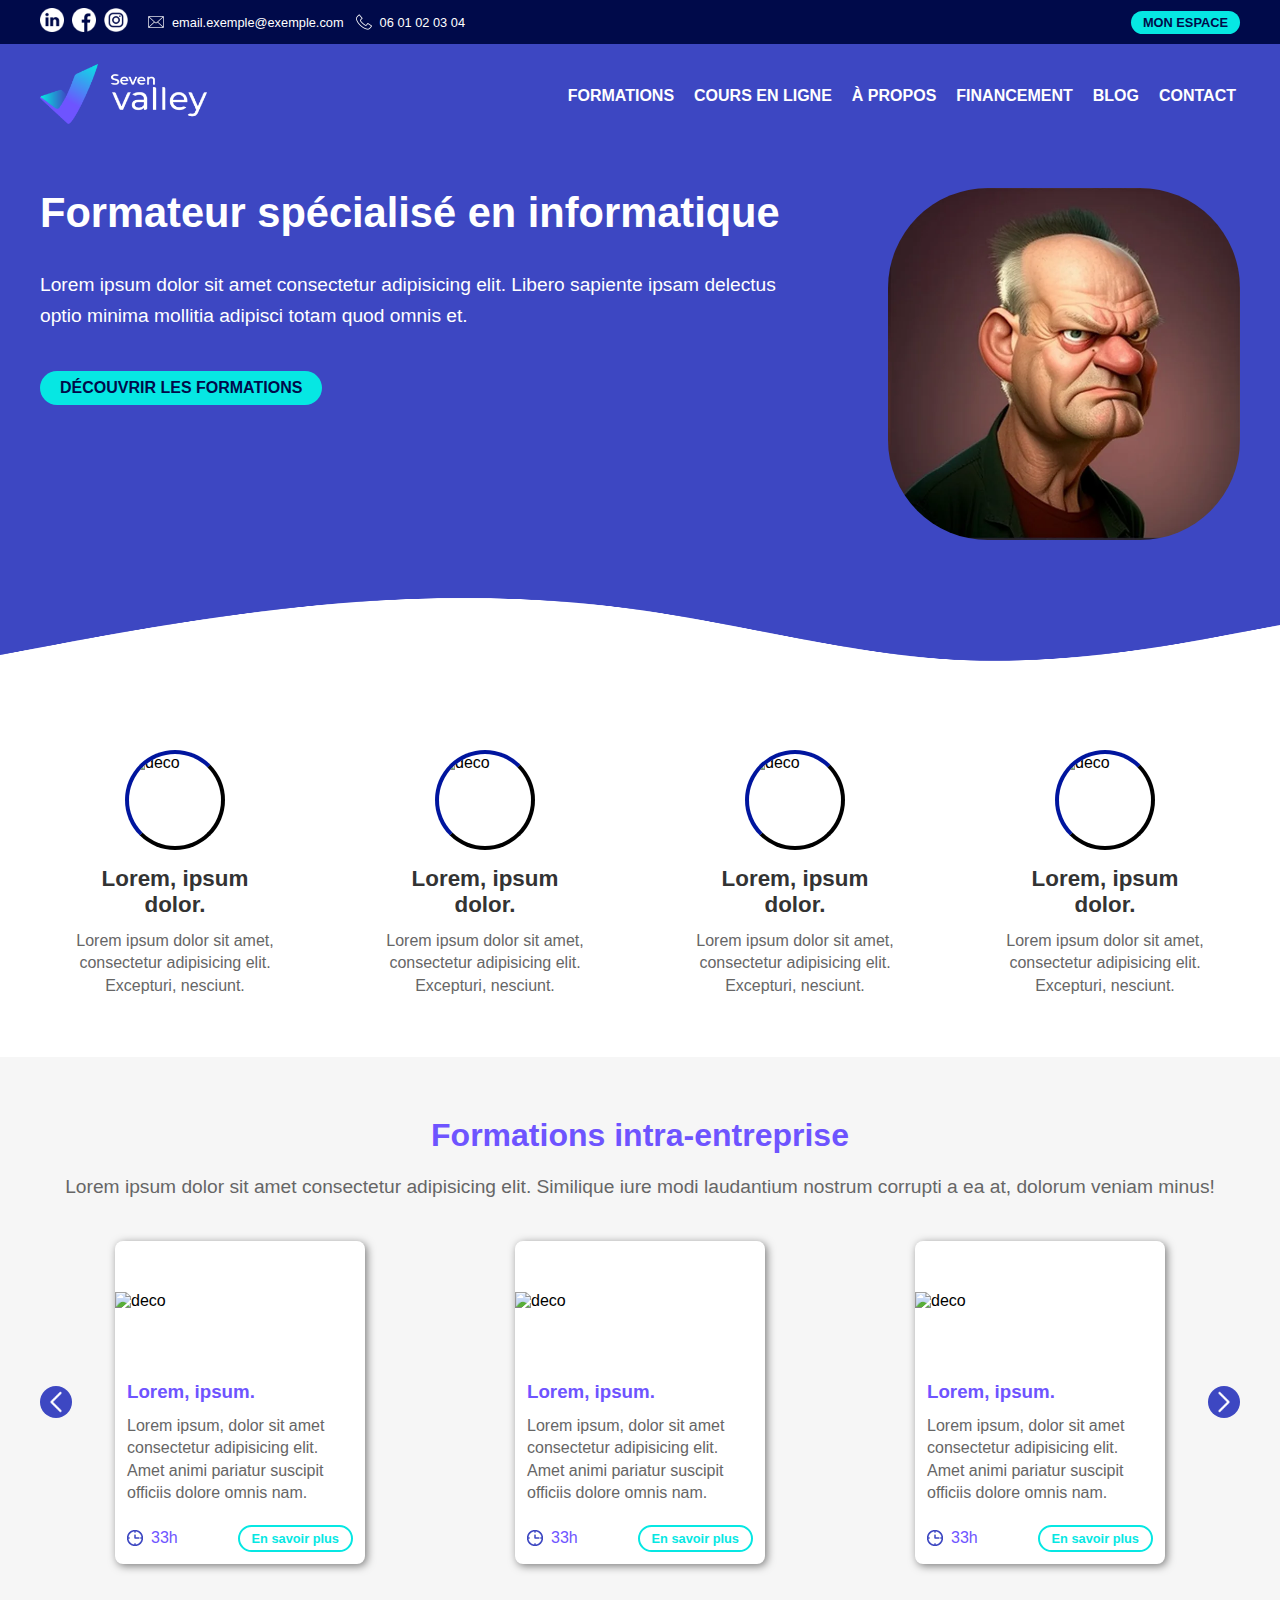
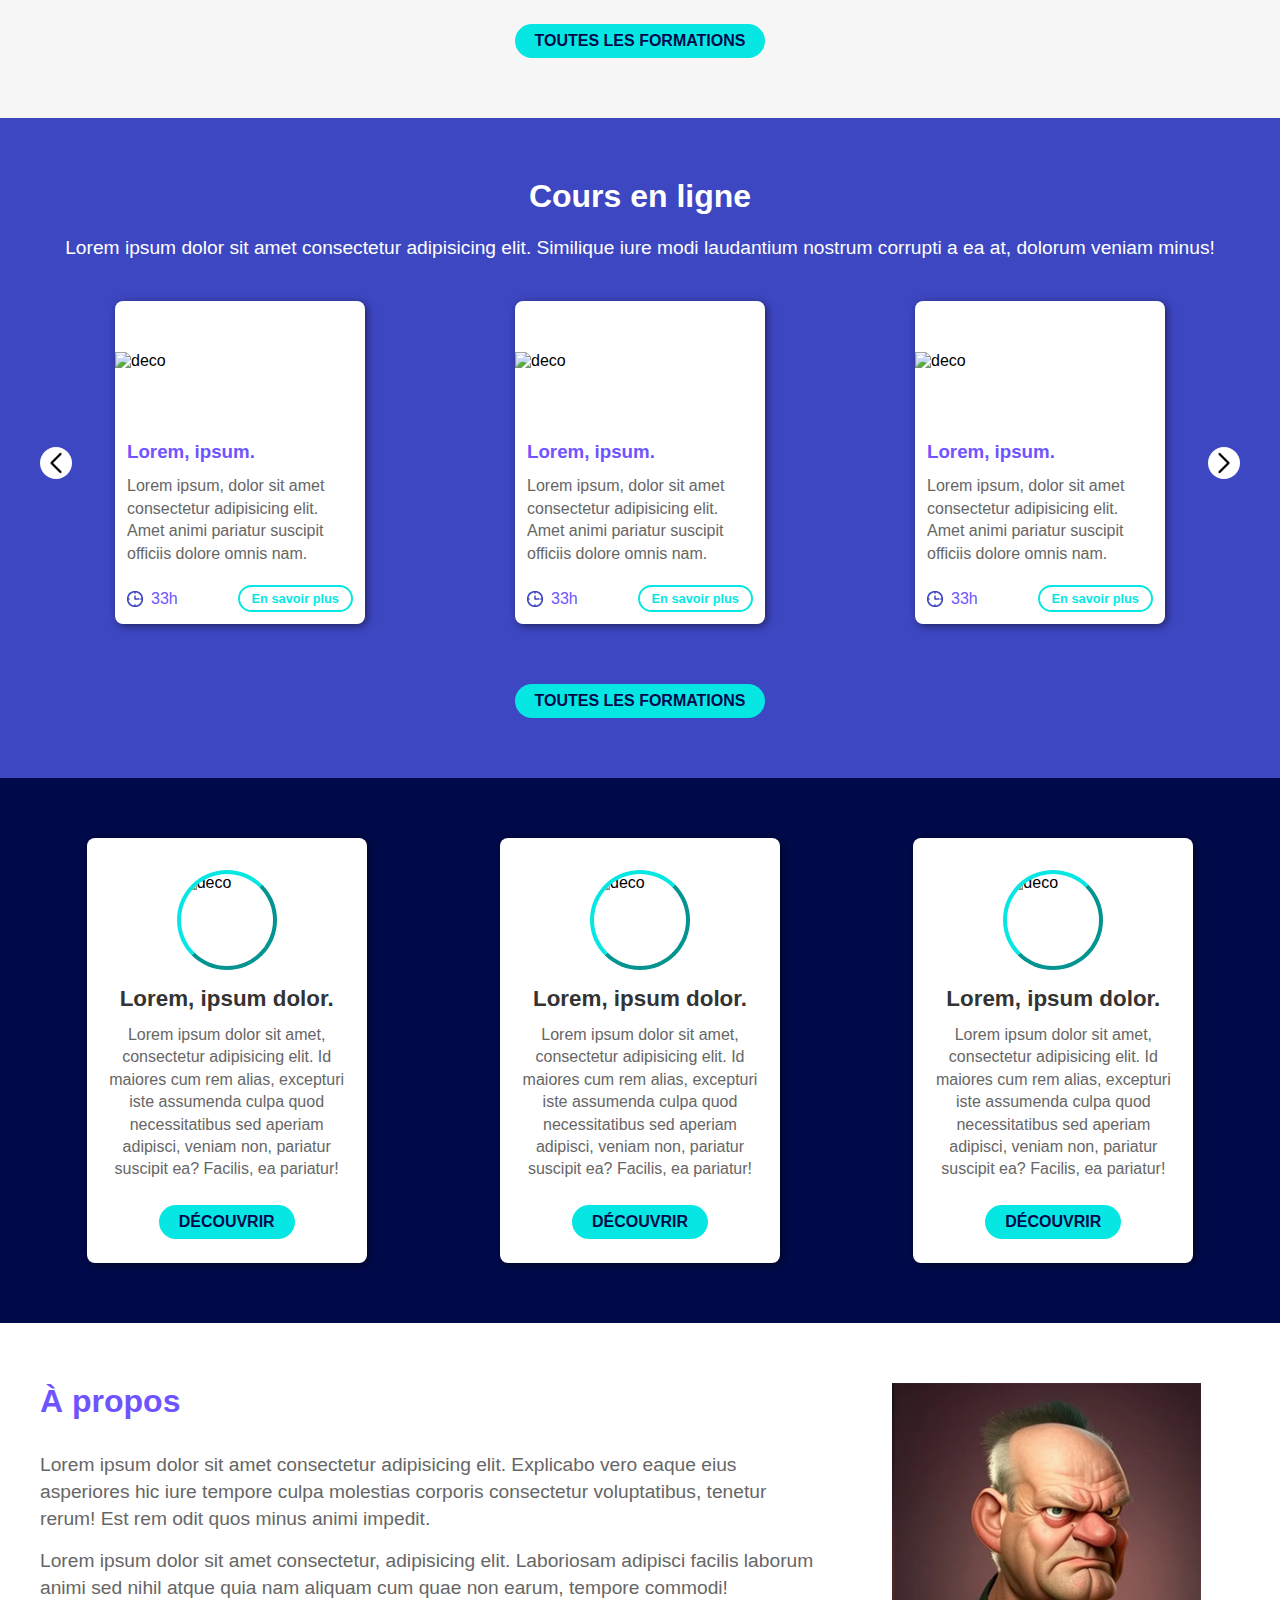
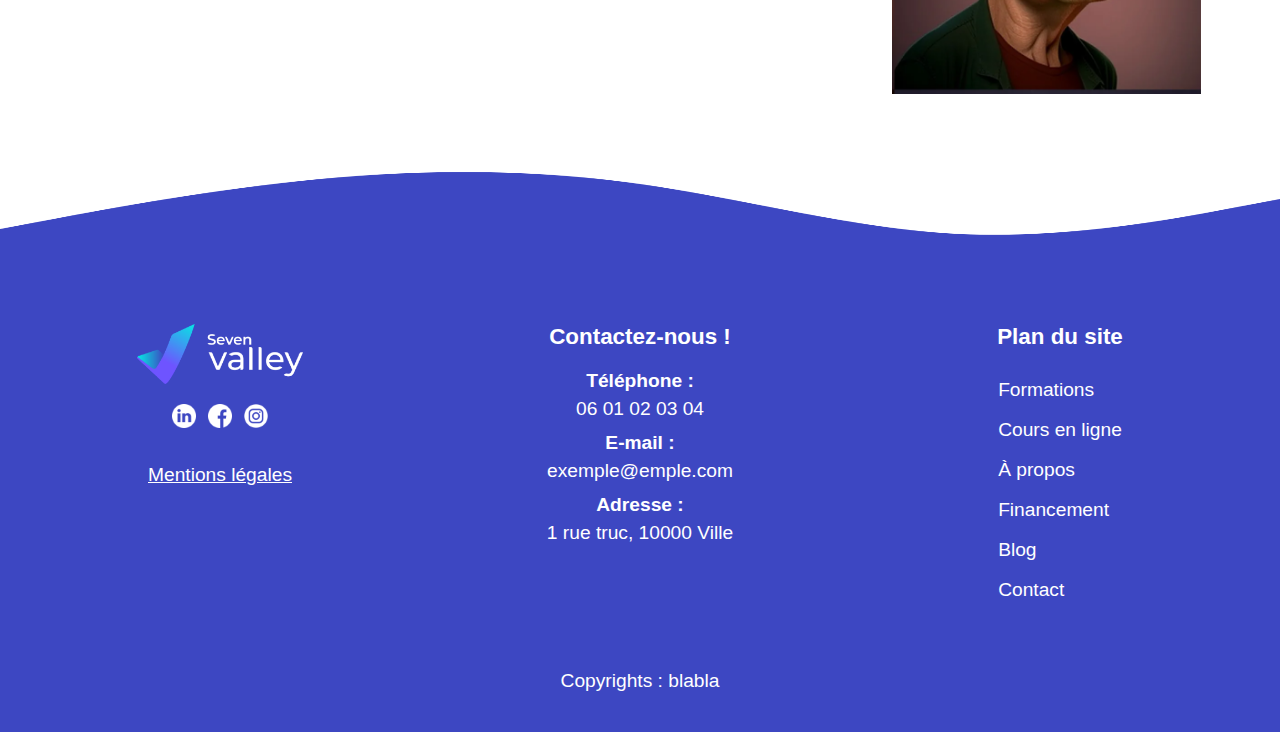
==== index.html @ 6eafa79e "formations page desk & mobile - prob filtre mob" ====
<!DOCTYPE html>
<html lang="fr">
	<head>
		<meta charset="UTF-8" />
		<meta name="viewport" content="width=device-width, initial-scale=1.0" />
		<meta
			name="description"
			content="Lorem ipsum, dolor sit amet consectetur adipisicing elit. Minus, vel." />
		<title>Seven Valley - Accueil</title>

		<link rel="stylesheet" href="./style/scss/index/index.css" />
	</head>
	<body>
		<header>
			<div class="banner--container">
				<section class="banner--wrapper section--wrapper">
					<div class="banner--content">
						<div class="banner--socials">
							<a href="#" class="link icon-size-small">
								<img src="./public/images/linkedin_full_white.png" alt="icon" />
							</a>
							<a href="#" class="link icon-size-small">
								<img src="./public/images/facebook_full_white.png" alt="icon" />
							</a>
							<a href="#" class="link icon-size-small">
								<img
									src="./public/images/instagram_full_white.png"
									alt="icon" />
							</a>
						</div>

						<div class="banner--contacts">
							<a
								href="#"
								class="link icon-size-smaller font-size-smaller font-color-white">
								<img src="./public/images/enveloppe_white.png" alt="icon" />
								email.exemple@exemple.com
							</a>
							<a
								href="#"
								class="link icon-size-smaller font-size-smaller font-color-white">
								<img src="./public/images/mobile_white.png" alt="icon" />
								06 01 02 03 04
							</a>
						</div>
					</div>

					<div class="user--container">
						<button
							id="userButton"
							class="btn-cta btn-size-small btn-theme-secondary">
							MON ESPACE
						</button>
					</div>
				</section>
			</div>

			<div class="header--main--container">
				<div class="menu--container">
					<div class="menu--wrapper section--wrapper">
						<a href="./index.html">
							<img
								src="./public/images/logo.png"
								alt="logo"
								class="menu--logo cursor" />
						</a>

						<div class="link cursor icon-size-large menu--hamburger--container">
							<img
								src="./public/images/menu_white.png"
								alt="icon"
								id="menuMobileButton" />
						</div>

						<nav class="menu--nav--desktop">
							<a href="./index.html" class="menu--link--desktop">FORMATIONS</a>
							<a href="./nos-formation.html" class="menu--link--desktop"
								>COURS EN LIGNE</a
							>
							<a href="#" class="menu--link--desktop">&Agrave; PROPOS</a>
							<a href="#" class="menu--link--desktop">FINANCEMENT</a>
							<a href="#" class="menu--link--desktop">BLOG</a>
							<a href="#" class="menu--link--desktop">CONTACT</a>
						</nav>
					</div>

					<div class="menu--container--mobile" id="menuMobileContainer">
						<div class="menu--wrapper--mobile">
							<div
								class="menu--cross--container--mobile cursor icon-size-medium">
								<img
									src="./public/images/croix.png"
									alt="icon"
									id="menuMobileCrossButton" />
							</div>

							<nav class="menu--nav--mobile">
								<a
									href="./index.html"
									class="menu--link--mobile font-size-larger font-color-black font-weight-bold"
									>FORMATIONS</a
								>
								<a
									href="./nos-formation.html"
									class="menu--link--mobile font-size-larger font-color-black font-weight-bold"
									>COURS EN LIGNE</a
								>
								<a
									href="#"
									class="menu--link--mobile font-size-larger font-color-black font-weight-bold"
									>&Agrave; PROPOS</a
								>
								<a
									href="#"
									class="menu--link--mobile font-size-larger font-color-black font-weight-bold"
									>CONTACT</a
								>
								<a
									href="#"
									class="menu--link--mobile font-size-larger font-color-black font-weight-bold"
									>MON ESPACE</a
								>
							</nav>
						</div>
					</div>

					<div class="hero--container">
						<div class="hero--wrapper section--wrapper">
							<div class="hero--content--container">
								<h1 class="title-size-larger font-color-white">
									Formateur spécialisé en informatique
								</h1>
								<p class="font-size-medium font-color-white">
									Lorem ipsum dolor sit amet consectetur adipisicing elit.
									Libero sapiente ipsam delectus optio minima mollitia adipisci
									totam quod omnis et.
								</p>
								<div class="hero--cta--container">
									<button
										id="heroButton"
										class="btn-cta btn-size-medium btn-theme-secondary">
										D&Eacute;COUVRIR LES FORMATIONS
									</button>
								</div>
							</div>

							<div class="hero--image--container">
								<img src="./public/images/portrait.webp" alt="deco" />
							</div>
						</div>
					</div>
				</div>
			</div>

			<div class="header--bottom">
				<img src="./public/images/wave.png" alt="deco" />
			</div>
		</header>

		<main>
			<section class="avantages--container">
				<div class="avantages--wrapper section--wrapper">
					<div class="avantage--container">
						<div class="avantage--top">
							<img src="https://dummyimage.com/200x200/" alt="deco" />
						</div>
						<div class="avantage--bottom">
							<h2 class="title-size-small font-color-black">
								Lorem, ipsum dolor.
							</h2>
							<p class="font-size-small font-color-grey">
								Lorem ipsum dolor sit amet, consectetur adipisicing elit.
								Excepturi, nesciunt.
							</p>
						</div>
					</div>

					<div class="avantage--container">
						<div class="avantage--top">
							<img src="https://dummyimage.com/200x200/" alt="deco" />
						</div>
						<div class="avantage--bottom">
							<h2 class="title-size-small font-color-black">
								Lorem, ipsum dolor.
							</h2>
							<p class="font-size-small font-color-grey">
								Lorem ipsum dolor sit amet, consectetur adipisicing elit.
								Excepturi, nesciunt.
							</p>
						</div>
					</div>

					<div class="avantage--container">
						<div class="avantage--top">
							<img src="https://dummyimage.com/200x200/" alt="deco" />
						</div>
						<div class="avantage--bottom">
							<h2 class="title-size-small font-color-black">
								Lorem, ipsum dolor.
							</h2>
							<p class="font-size-small font-color-grey">
								Lorem ipsum dolor sit amet, consectetur adipisicing elit.
								Excepturi, nesciunt.
							</p>
						</div>
					</div>

					<div class="avantage--container">
						<div class="avantage--top">
							<img src="https://dummyimage.com/200x200/" alt="deco" />
						</div>
						<div class="avantage--bottom">
							<h2 class="title-size-small font-color-black">
								Lorem, ipsum dolor.
							</h2>
							<p class="font-size-small font-color-grey">
								Lorem ipsum dolor sit amet, consectetur adipisicing elit.
								Excepturi, nesciunt.
							</p>
						</div>
					</div>
				</div>
			</section>

			<section class="formationsIntra--container">
				<div class="formationsIntra--wrapper section--wrapper">
					<h2 class="title-size-large font-color-main">
						Formations intra-entreprise
					</h2>
					<p class="font-size-medium font-color-grey">
						Lorem ipsum dolor sit amet consectetur adipisicing elit. Similique
						iure modi laudantium nostrum corrupti a ea at, dolorum veniam minus!
					</p>

					<div class="carrousel--container">
						<div class="carrousel--buttons">
							<button class="carrousel--button btn-theme-main icon-size-small">
								<img src="./public/images/chevron_white.png" alt="icon" />
							</button>
							<button class="carrousel--button btn-theme-main icon-size-small">
								<img src="./public/images/chevron_white.png" alt="icon" />
							</button>
						</div>

						<div class="carrousel--screen">
							<div class="carroussel--cards">
								<div class="formationCard--container">
									<div class="formationCard--top">
										<img src="https://dummyimage.com/200x200/" alt="deco" />
									</div>

									<div class="formationCard--bottom">
										<h3 class="title-size-smaller font-color-main">
											Lorem, ipsum.
										</h3>
										<p class="font-size-small font-color-grey">
											Lorem ipsum, dolor sit amet consectetur adipisicing elit.
											Amet animi pariatur suscipit officiis dolore omnis nam.
										</p>

										<div class="formationCard--footer">
											<div class="formationCard--duration icon-size-smaller">
												<img
													src="./public/images/lhorloge_main.png"
													alt="icon" />
												<p class="fonst-size-smaller font-color-main">33h</p>
											</div>

											<div class="formationCard--cta">
												<button
													class="btn-cta btn-size-small btn-theme-transparent">
													En savoir plus
												</button>
											</div>
										</div>
									</div>
								</div>

								<div class="formationCard--container">
									<div class="formationCard--top">
										<img src="https://dummyimage.com/200x200/" alt="deco" />
									</div>

									<div class="formationCard--bottom">
										<h3 class="title-size-smaller font-color-main">
											Lorem, ipsum.
										</h3>
										<p class="font-size-small font-color-grey">
											Lorem ipsum, dolor sit amet consectetur adipisicing elit.
											Amet animi pariatur suscipit officiis dolore omnis nam.
										</p>

										<div class="formationCard--footer">
											<div class="formationCard--duration icon-size-smaller">
												<img
													src="./public/images/lhorloge_main.png"
													alt="icon" />
												<p class="fonst-size-smaller font-color-main">33h</p>
											</div>

											<div class="formationCard--cta">
												<button
													class="btn-cta btn-size-small btn-theme-transparent">
													En savoir plus
												</button>
											</div>
										</div>
									</div>
								</div>

								<div class="formationCard--container">
									<div class="formationCard--top">
										<img src="https://dummyimage.com/200x200/" alt="deco" />
									</div>

									<div class="formationCard--bottom">
										<h3 class="title-size-smaller font-color-main">
											Lorem, ipsum.
										</h3>
										<p class="font-size-small font-color-grey">
											Lorem ipsum, dolor sit amet consectetur adipisicing elit.
											Amet animi pariatur suscipit officiis dolore omnis nam.
										</p>

										<div class="formationCard--footer">
											<div class="formationCard--duration icon-size-smaller">
												<img
													src="./public/images/lhorloge_main.png"
													alt="icon" />
												<p class="fonst-size-smaller font-color-main">33h</p>
											</div>

											<div class="formationCard--cta">
												<button
													class="btn-cta btn-size-small btn-theme-transparent">
													En savoir plus
												</button>
											</div>
										</div>
									</div>
								</div>

								<div class="formationCard--container">
									<div class="formationCard--top">
										<img src="https://dummyimage.com/200x200/" alt="deco" />
									</div>

									<div class="formationCard--bottom">
										<h3 class="title-size-smaller font-color-main">
											Lorem, ipsum.
										</h3>
										<p class="font-size-small font-color-grey">
											Lorem ipsum, dolor sit amet consectetur adipisicing elit.
											Amet animi pariatur suscipit officiis dolore omnis nam.
										</p>

										<div class="formationCard--footer">
											<div class="formationCard--duration icon-size-smaller">
												<img
													src="./public/images/lhorloge_main.png"
													alt="icon" />
												<p class="fonst-size-smaller font-color-main">33h</p>
											</div>

											<div class="formationCard--cta">
												<button
													class="btn-cta btn-size-small btn-theme-transparent">
													En savoir plus
												</button>
											</div>
										</div>
									</div>
								</div>

								<div class="formationCard--container">
									<div class="formationCard--top">
										<img src="https://dummyimage.com/200x200/" alt="deco" />
									</div>

									<div class="formationCard--bottom">
										<h3 class="title-size-smaller font-color-main">
											Lorem, ipsum.
										</h3>
										<p class="font-size-small font-color-grey">
											Lorem ipsum, dolor sit amet consectetur adipisicing elit.
											Amet animi pariatur suscipit officiis dolore omnis nam.
										</p>

										<div class="formationCard--footer">
											<div class="formationCard--duration icon-size-smaller">
												<img
													src="./public/images/lhorloge_main.png"
													alt="icon" />
												<p class="fonst-size-smaller font-color-main">33h</p>
											</div>

											<div class="formationCard--cta">
												<button
													class="btn-cta btn-size-small btn-theme-transparent">
													En savoir plus
												</button>
											</div>
										</div>
									</div>
								</div>
							</div>
						</div>
					</div>

					<div class="formationsIntra--cta--container">
						<button class="btn-cta btn-size-medium btn-theme-secondary">
							TOUTES LES FORMATIONS
						</button>
					</div>
				</div>
			</section>

			<section class="coursEnLigne--container">
				<div class="coursEnLigne--wrapper section--wrapper">
					<h2 class="title-size-large font-color-white">Cours en ligne</h2>
					<p class="font-size-medium font-color-white">
						Lorem ipsum dolor sit amet consectetur adipisicing elit. Similique
						iure modi laudantium nostrum corrupti a ea at, dolorum veniam minus!
					</p>

					<div class="carrousel--container">
						<div class="carrousel--buttons">
							<button class="carrousel--button btn-theme-white icon-size-small">
								<img src="./public/images/chevron.png" alt="icon" />
							</button>
							<button class="carrousel--button btn-theme-white icon-size-small">
								<img src="./public/images/chevron.png" alt="icon" />
							</button>
						</div>

						<div class="carrousel--screen">
							<div class="carroussel--cards">
								<div class="formationCard--container">
									<div class="formationCard--top">
										<img src="https://dummyimage.com/200x200/" alt="deco" />
									</div>

									<div class="formationCard--bottom">
										<h3 class="title-size-smaller font-color-main">
											Lorem, ipsum.
										</h3>
										<p class="font-size-small font-color-grey">
											Lorem ipsum, dolor sit amet consectetur adipisicing elit.
											Amet animi pariatur suscipit officiis dolore omnis nam.
										</p>

										<div class="formationCard--footer">
											<div class="formationCard--duration icon-size-smaller">
												<img
													src="./public/images/lhorloge_main.png"
													alt="icon" />
												<p class="fonst-size-smaller font-color-main">33h</p>
											</div>

											<div class="formationCard--cta">
												<button
													class="btn-cta btn-size-small btn-theme-transparent">
													En savoir plus
												</button>
											</div>
										</div>
									</div>
								</div>

								<div class="formationCard--container">
									<div class="formationCard--top">
										<img src="https://dummyimage.com/200x200/" alt="deco" />
									</div>

									<div class="formationCard--bottom">
										<h3 class="title-size-smaller font-color-main">
											Lorem, ipsum.
										</h3>
										<p class="font-size-small font-color-grey">
											Lorem ipsum, dolor sit amet consectetur adipisicing elit.
											Amet animi pariatur suscipit officiis dolore omnis nam.
										</p>

										<div class="formationCard--footer">
											<div class="formationCard--duration icon-size-smaller">
												<img
													src="./public/images/lhorloge_main.png"
													alt="icon" />
												<p class="fonst-size-smaller font-color-main">33h</p>
											</div>

											<div class="formationCard--cta">
												<button
													class="btn-cta btn-size-small btn-theme-transparent">
													En savoir plus
												</button>
											</div>
										</div>
									</div>
								</div>

								<div class="formationCard--container">
									<div class="formationCard--top">
										<img src="https://dummyimage.com/200x200/" alt="deco" />
									</div>

									<div class="formationCard--bottom">
										<h3 class="title-size-smaller font-color-main">
											Lorem, ipsum.
										</h3>
										<p class="font-size-small font-color-grey">
											Lorem ipsum, dolor sit amet consectetur adipisicing elit.
											Amet animi pariatur suscipit officiis dolore omnis nam.
										</p>

										<div class="formationCard--footer">
											<div class="formationCard--duration icon-size-smaller">
												<img
													src="./public/images/lhorloge_main.png"
													alt="icon" />
												<p class="fonst-size-smaller font-color-main">33h</p>
											</div>

											<div class="formationCard--cta">
												<button
													class="btn-cta btn-size-small btn-theme-transparent">
													En savoir plus
												</button>
											</div>
										</div>
									</div>
								</div>

								<div class="formationCard--container">
									<div class="formationCard--top">
										<img src="https://dummyimage.com/200x200/" alt="deco" />
									</div>

									<div class="formationCard--bottom">
										<h3 class="title-size-smaller font-color-main">
											Lorem, ipsum.
										</h3>
										<p class="font-size-small font-color-grey">
											Lorem ipsum, dolor sit amet consectetur adipisicing elit.
											Amet animi pariatur suscipit officiis dolore omnis nam.
										</p>

										<div class="formationCard--footer">
											<div class="formationCard--duration icon-size-smaller">
												<img
													src="./public/images/lhorloge_main.png"
													alt="icon" />
												<p class="fonst-size-smaller font-color-main">33h</p>
											</div>

											<div class="formationCard--cta">
												<button
													class="btn-cta btn-size-small btn-theme-transparent">
													En savoir plus
												</button>
											</div>
										</div>
									</div>
								</div>

								<div class="formationCard--container">
									<div class="formationCard--top">
										<img src="https://dummyimage.com/200x200/" alt="deco" />
									</div>

									<div class="formationCard--bottom">
										<h3 class="title-size-smaller font-color-main">
											Lorem, ipsum.
										</h3>
										<p class="font-size-small font-color-grey">
											Lorem ipsum, dolor sit amet consectetur adipisicing elit.
											Amet animi pariatur suscipit officiis dolore omnis nam.
										</p>

										<div class="formationCard--footer">
											<div class="formationCard--duration icon-size-smaller">
												<img
													src="./public/images/lhorloge_main.png"
													alt="icon" />
												<p class="fonst-size-smaller font-color-main">33h</p>
											</div>

											<div class="formationCard--cta">
												<button
													class="btn-cta btn-size-small btn-theme-transparent">
													En savoir plus
												</button>
											</div>
										</div>
									</div>
								</div>
							</div>
						</div>
					</div>

					<div class="coursEnLigne--cta--container">
						<button class="btn-cta btn-size-medium btn-theme-secondary">
							TOUTES LES FORMATIONS
						</button>
					</div>
				</div>
			</section>

			<section class="services--container">
				<div class="services--wrapper section--wrapper">
					<div class="serviceCard--container">
						<div class="serviceCard--top">
							<img src="https://dummyimage.com/200x200/" alt="deco" />
						</div>

						<div class="serviceCard--bottom">
							<h2 class="title-size-small font-color-black">
								Lorem, ipsum dolor.
							</h2>
							<p class="font-size-small font-color-grey">
								Lorem ipsum dolor sit amet, consectetur adipisicing elit. Id
								maiores cum rem alias, excepturi iste assumenda culpa quod
								necessitatibus sed aperiam adipisci, veniam non, pariatur
								suscipit ea? Facilis, ea pariatur!
							</p>
						</div>

						<div class="serviceCard--cta--container">
							<button class="btn-cta btn-size-medium btn-theme-secondary">
								D&Eacute;COUVRIR
							</button>
						</div>
					</div>

					<div class="serviceCard--container">
						<div class="serviceCard--top">
							<img src="https://dummyimage.com/200x200/" alt="deco" />
						</div>

						<div class="serviceCard--bottom">
							<h2 class="title-size-small font-color-black">
								Lorem, ipsum dolor.
							</h2>
							<p class="font-size-small font-color-grey">
								Lorem ipsum dolor sit amet, consectetur adipisicing elit. Id
								maiores cum rem alias, excepturi iste assumenda culpa quod
								necessitatibus sed aperiam adipisci, veniam non, pariatur
								suscipit ea? Facilis, ea pariatur!
							</p>
						</div>

						<div class="serviceCard--cta--container">
							<button class="btn-cta btn-size-medium btn-theme-secondary">
								D&Eacute;COUVRIR
							</button>
						</div>
					</div>

					<div class="serviceCard--container">
						<div class="serviceCard--top">
							<img src="https://dummyimage.com/200x200/" alt="deco" />
						</div>

						<div class="serviceCard--bottom">
							<h2 class="title-size-small font-color-black">
								Lorem, ipsum dolor.
							</h2>
							<p class="font-size-small font-color-grey">
								Lorem ipsum dolor sit amet, consectetur adipisicing elit. Id
								maiores cum rem alias, excepturi iste assumenda culpa quod
								necessitatibus sed aperiam adipisci, veniam non, pariatur
								suscipit ea? Facilis, ea pariatur!
							</p>
						</div>

						<div class="serviceCard--cta--container">
							<button class="btn-cta btn-size-medium btn-theme-secondary">
								D&Eacute;COUVRIR
							</button>
						</div>
					</div>
				</div>
			</section>

			<section class="about--container">
				<div class="about--wrapper section--wrapper">
					<div class="about--content">
						<h2 class="title-size-large font-color-main">&Agrave; propos</h2>
						<p class="font-size-medium font-color-grey">
							Lorem ipsum dolor sit amet consectetur adipisicing elit. Explicabo
							vero eaque eius asperiores hic iure tempore culpa molestias
							corporis consectetur voluptatibus, tenetur rerum! Est rem odit
							quos minus animi impedit.
						</p>
						<p class="font-size-medium font-color-grey">
							Lorem ipsum dolor sit amet consectetur, adipisicing elit.
							Laboriosam adipisci facilis laborum animi sed nihil atque quia nam
							aliquam cum quae non earum, tempore commodi!
						</p>
					</div>

					<div class="about--image">
						<img src="./public/images/portrait.webp" alt="deco" />
					</div>
				</div>
			</section>
		</main>

		<div class="footer--top">
			<img src="./public/images/wave (1).png" alt="deco" />
		</div>

		<footer class="footer--container">
			<div class="footer--wrapper section--wrapper">
				<div class="footer--left">
					<img src="./public/images/logo.png" alt="logo" />

					<div class="footer--socials">
						<a href="#" class="link icon-size-medium">
							<img src="./public/images/linkedin_full_white.png" alt="icon" />
						</a>
						<a href="#" class="link icon-size-medium">
							<img src="./public/images/facebook_full_white.png" alt="icon" />
						</a>
						<a href="#" class="link icon-size-medium">
							<img src="./public/images/instagram_full_white.png" alt="icon" />
						</a>
					</div>

					<a
						href="#"
						class="footer--mentionsLegales font-size-medium font-color-white"
						>Mentions légales</a
					>
				</div>
				<div class="footer--mid">
					<h3 class="title-size-small font-color-white">Contactez-nous !</h3>

					<div class="footer--mid--section">
						<p class="font-size-medium font-color-white font-weight-bold">
							Téléphone :
						</p>
						<a href="#" class="font-size-medium font-color-white"
							>06 01 02 03 04</a
						>
					</div>

					<div class="footer--mid--section">
						<p class="font-size-medium font-color-white font-weight-bold">
							E-mail :
						</p>
						<a href="#" class="font-size-medium font-color-white"
							>exemple@emple.com</a
						>
					</div>

					<div class="footer--mid--section">
						<p class="font-size-medium font-color-white font-weight-bold">
							Adresse :
						</p>
						<a href="#" class="font-size-medium font-color-white"
							>1 rue truc, 10000 Ville</a
						>
					</div>
				</div>
				<div class="footer--right">
					<h3 class="title-size-small font-color-white">Plan du site</h3>

					<nav class="footer--nav">
						<a href="./index.html" class="footer--link">Formations</a>
						<a href="./nos-formation.html" class="footer--link"
							>Cours en ligne</a
						>
						<a href="#" class="footer--link">&Agrave; propos</a>
						<a href="#" class="footer--link">Financement</a>
						<a href="#" class="footer--link">Blog</a>
						<a href="#" class="footer--link">Contact</a>
					</nav>
				</div>

				<div class="footer--bottom">
					<p class="font-size-medium font-color-white">Copyrights : blabla</p>
				</div>
			</div>
		</footer>
	</body>

	<script type="module" src="./src/main.js"></script>
</html>
---- style/scss/index/index.css ----
:root {
  --text-black: #333;
  --text-grey: #666;
  --text-white: #fff;
  --text-main: #000a4a;
  --text-main-light: #6e54ff;
  --text-secondary: #06e7e3;
  --bg-white: #fff;
  --bg-white-dark: #f6f6f6;
  --bg-main: #000a4a;
  --bg-main-light: #3d47c2;
  --bg-secondary: #06e7e3;
}

* {
  margin: 0;
  padding: 0;
  box-sizing: border-box;
  text-decoration: none;
}

html {
  font-size: 16px;
  font-family: Arial, Helvetica, sans-serif;
}

body {
  width: 100vw;
  max-width: 100%;
  min-height: 100vh;
}

.banner--container {
  width: 100%;
  background: var(--bg-main);
}

.banner--wrapper {
  padding-top: 6px;
  padding-bottom: 6px;
  display: flex;
  align-items: center;
  justify-content: space-between;
}

.banner--content {
  width: 100%;
  display: flex;
  align-items: center;
  justify-content: space-between;
}

.banner--socials {
  display: flex;
  align-items: center;
  gap: 8px;
}

.banner--contacts {
  display: flex;
  align-items: center;
  gap: 12px;
}
.banner--contacts .link {
  display: flex;
  align-items: center;
  gap: 8px;
}

.user--container {
  display: none;
}

@media (min-width: 769px) {
  .banner--wrapper {
    padding-top: 8px;
    padding-bottom: 8px;
  }
  .banner--content {
    justify-content: flex-start;
    gap: 20px;
  }
  .user--container {
    display: block;
  }
}
.menu--wrapper {
  padding-top: 12px;
  padding-bottom: 12px;
  display: flex;
  align-items: center;
  justify-content: space-between;
}

.menu--nav--desktop {
  display: none;
}

.menu--logo {
  height: 40px;
  width: auto;
}

.menu--container--mobile {
  width: 100vw;
  height: 100vh;
  background: #fff;
  box-shadow: 2px 2px 4px rgba(0, 0, 0, 0.5);
  position: fixed;
  top: 0;
  left: -100%;
  transition: all 0.4s ease-in-out;
}
.menu--container--mobile.opened {
  left: 0;
}

.menu--wrapper--mobile {
  padding: 40px 20px;
  display: flex;
  flex-direction: column;
}

.menu--cross--container--mobile {
  display: flex;
  align-items: center;
  justify-content: end;
  margin-bottom: 40px;
}

.menu--nav--mobile {
  display: flex;
  flex-direction: column;
}

.menu--link--mobile {
  height: 60px;
  padding: 0 12px;
  display: flex;
  align-items: center;
}

@media (min-width: 976px) {
  .menu--hamburger--container {
    display: none;
  }
  .menu--container--mobile {
    display: none;
  }
  .menu--wrapper {
    padding-top: 20px;
    padding-bottom: 20px;
  }
  .menu--logo {
    height: 60px;
  }
  .menu--nav--desktop {
    display: flex;
    align-items: center;
    gap: 12px;
  }
  .menu--link--desktop {
    width: -moz-fit-content;
    width: fit-content;
    padding: 4px 4px;
    font-weight: bold;
    color: var(--text-white);
    display: flex;
    align-items: center;
  }
}
.hero--wrapper {
  padding-top: 40px;
  padding-bottom: 40px;
  display: flex;
  flex-wrap: wrap;
}

.hero--content--container h1 {
  margin-bottom: 32px;
  text-align: center;
  line-height: 1.2;
}
.hero--content--container p {
  margin-bottom: 40px;
  text-align: center;
  line-height: 1.6;
}

.hero--cta--container {
  display: flex;
  justify-content: center;
}

.hero--image--container {
  display: none;
}

@media (min-width: 976px) {
  .hero--wrapper {
    flex-wrap: nowrap;
    gap: 100px;
  }
  .hero--content--container {
    flex-grow: 1;
  }
  .hero--content--container h1 {
    text-align: start;
  }
  .hero--content--container p {
    text-align: start;
  }
  .hero--image--container {
    width: clamp(450px, 80%, 550px);
    aspect-ratio: 1/1;
    border-radius: 100px;
    display: flex;
    justify-content: center;
    align-items: flex-start;
    overflow: hidden;
  }
  .hero--image--container img {
    width: 100%;
    height: auto;
    -o-object-fit: cover;
       object-fit: cover;
  }
  .hero--cta--container {
    justify-content: flex-start;
  }
}
.header--main--container {
  background: var(--bg-main-light);
}

.header--bottom {
  width: 100%;
  height: 150px;
}
.header--bottom img {
  height: 150px;
  min-width: 100vw;
  -o-object-fit: fill;
     object-fit: fill;
}

.avantages--wrapper {
  padding-top: 20px;
  padding-bottom: 60px;
  display: grid;
  grid-template-columns: repeat(1, 1fr);
  gap: 40px;
}

.avantage--container {
  width: clamp(100px, 75%, 250px);
  display: flex;
  flex-direction: column;
  align-items: center;
  justify-self: center;
}

.avantage--top {
  width: 100px;
  height: 100px;
  border: 4px outset var(--bg-main);
  border-radius: 100px;
  margin-bottom: 16px;
  overflow: hidden;
}
.avantage--top img {
  height: 100%;
  width: auto;
  -o-object-fit: contain;
     object-fit: contain;
}

.avantage--bottom h2 {
  margin-bottom: 12px;
  text-align: center;
}
.avantage--bottom p {
  text-align: center;
  line-height: 1.4;
}

@media (min-width: 769px) {
  .avantages--wrapper {
    grid-template-columns: repeat(2, 1fr);
  }
}
@media (min-width: 976px) {
  .avantages--wrapper {
    grid-template-columns: repeat(4, 1fr);
  }
}
.formationCard--container {
  width: clamp(100px, 70%, 250px);
  background: var(--bg-white);
  border-radius: 8px;
  box-shadow: 2px 2px 8px rgba(0, 0, 0, 0.5);
  overflow: hidden;
}

.formationCard--top {
  width: 100%;
  height: 120px;
  display: flex;
  align-items: center;
  justify-content: center;
  overflow: hidden;
}
.formationCard--top img {
  width: 100%;
  height: auto;
  -o-object-fit: contain;
     object-fit: contain;
}

.formationCard--bottom {
  padding: 20px 12px 12px;
}
.formationCard--bottom h3 {
  margin-bottom: 12px;
}
.formationCard--bottom > p {
  line-height: 1.4;
  margin-bottom: 20px;
}

.formationCard--footer {
  display: flex;
  align-items: center;
  justify-content: space-between;
}

.formationCard--duration {
  display: flex;
  align-items: center;
  gap: 8px;
}

.formationsIntra--container {
  background: var(--bg-white-dark);
}

.coursEnLigne--container {
  background: var(--bg-main-light);
}

.formationsIntra--wrapper, .coursEnLigne--wrapper {
  padding-top: 60px;
  padding-bottom: 60px;
}
.formationsIntra--wrapper h2, .coursEnLigne--wrapper h2 {
  text-align: center;
  margin-bottom: 20px;
}
.formationsIntra--wrapper > p, .coursEnLigne--wrapper > p {
  text-align: center;
  margin-bottom: 40px;
  line-height: 1.4;
}

.carrousel--container {
  position: relative;
  margin-bottom: 60px;
}

.carrousel--buttons {
  width: 100%;
  display: flex;
  align-items: center;
  justify-content: space-between;
  position: absolute;
  left: 0;
  top: 50%;
  transform: translate(0, -50%);
}

.carrousel--button {
  width: 24px;
  height: 24px;
  border: none;
  border-radius: 100px;
  display: flex;
  align-items: center;
  justify-content: center;
}
.carrousel--button:nth-child(1) {
  transform: rotate(180deg);
}

.carrousel--screen {
  width: 100%;
  position: relative;
}

.carroussel--cards {
  width: 500%;
  display: grid;
  grid-template-columns: repeat(5, 1fr);
}
.carroussel--cards > .formationCard--container {
  justify-self: center;
}

.formationsIntra--cta--container, .coursEnLigne--cta--container {
  display: flex;
  align-items: center;
  justify-content: center;
}

@media (min-width: 679px) {
  .carroussel--cards {
    width: 250%;
  }
}
@media (min-width: 976px) {
  .carrousel--button {
    width: 32px;
    height: 32px;
  }
  .carroussel--cards {
    width: 166.6666666667%;
  }
}
.serviceCard--container {
  width: clamp(150px, 75%, 300px);
  padding: 32px 20px 24px;
  background: var(--bg-white);
  border-radius: 8px;
  box-shadow: 2px 2px 8px rgba(0, 0, 0, 0.5);
  display: flex;
  flex-direction: column;
  align-items: center;
  justify-self: center;
}

.serviceCard--top {
  width: 100px;
  height: 100px;
  border: 4px outset var(--bg-secondary);
  border-radius: 100px;
  margin-bottom: 16px;
  overflow: hidden;
}
.serviceCard--top img {
  height: 100%;
  width: auto;
  -o-object-fit: contain;
     object-fit: contain;
}

.serviceCard--bottom h2 {
  margin-bottom: 12px;
  text-align: center;
}
.serviceCard--bottom p {
  text-align: center;
  line-height: 1.4;
  margin-bottom: 24px;
}

.services--container {
  background: var(--bg-main);
}

.services--wrapper {
  padding-top: 60px;
  padding-bottom: 60px;
  display: grid;
  grid-template-columns: repeat(1, 1fr);
  gap: 40px;
}

@media (min-width: 769px) {
  .services--wrapper {
    grid-template-columns: repeat(2, 1fr);
  }
}
@media (min-width: 976px) {
  .services--wrapper {
    grid-template-columns: repeat(3, 1fr);
  }
}
.about--wrapper {
  padding-top: 60px;
  padding-bottom: 60px;
  display: flex;
  flex-wrap: wrap;
  gap: 40px;
}

.about--content {
  width: 100%;
}
.about--content h2 {
  text-align: center;
  margin-bottom: 20px;
}
.about--content p {
  text-align: center;
  line-height: 1.4;
  margin-bottom: 12px;
}

.about--image {
  width: 100%;
  display: flex;
  align-items: center;
  justify-content: center;
}
.about--image img {
  width: clamp(200px, 80%, 400px);
  height: auto;
  -o-object-fit: contain;
     object-fit: contain;
}

@media (min-width: 976px) {
  .about--wrapper {
    flex-wrap: nowrap;
  }
  .about--content {
    flex-grow: 1;
  }
  .about--content h2 {
    text-align: start;
    margin-bottom: 32px;
  }
  .about--content p {
    text-align: start;
    margin-bottom: 16px;
  }
  .about--image {
    width: clamp(500px, 50%, 600px);
  }
  .about--image img {
    width: 80%;
    height: auto;
    -o-object-fit: contain;
       object-fit: contain;
  }
}
.footer--top {
  width: 100%;
  height: 150px;
}
.footer--top img {
  height: 150px;
  min-width: 100vw;
  -o-object-fit: fill;
     object-fit: fill;
}

.footer--container {
  background: var(--bg-main-light);
}
.footer--container h3 {
  text-align: center;
}

.footer--wrapper {
  padding-top: 20px;
  padding-bottom: 40px;
  display: grid;
  grid-template-columns: repeat(1, 1fr);
  gap: 60px;
}

.footer--left {
  display: flex;
  flex-direction: column;
  align-items: center;
}
.footer--left img {
  height: 60px;
  width: auto;
  margin-bottom: 20px;
}

.footer--socials {
  display: flex;
  align-items: center;
  gap: 12px;
  margin-bottom: 12px;
}

.footer--mentionsLegales {
  text-decoration: underline;
}

.footer--mid h3 {
  margin-bottom: 20px;
}

.footer--mid--section {
  display: flex;
  flex-direction: column;
  gap: 6px;
  margin-bottom: 12px;
  text-align: center;
}

.footer--right h3 {
  margin-bottom: 20px;
}

.footer--nav {
  width: -moz-fit-content;
  width: fit-content;
  display: flex;
  flex-direction: column;
  margin: auto;
}

.footer--link {
  height: 32px;
  width: -moz-fit-content;
  width: fit-content;
  display: flex;
  align-items: center;
  color: var(--text-white);
  font-size: 0.8rem;
}

.footer--bottom {
  display: flex;
  align-items: center;
  justify-content: center;
}

@media (min-width: 976px) {
  .footer--wrapper {
    grid-template-columns: repeat(3, 1fr);
    gap: 60px;
  }
  .footer--link {
    height: 40px;
    font-size: 1.2rem;
  }
  .footer--bottom {
    grid-area: 2/2/3/3;
  }
}
.font-size-smaller {
  font-size: 0.6rem;
}

.font-size-small {
  font-size: 0.8rem;
}

.font-size-medium {
  font-size: 1rem;
}

.font-size-large {
  font-size: 1.2rem;
}

.font-size-larger {
  font-size: 1.4rem;
}

.title-size-small {
  font-size: 1.2rem;
  font-weight: bold;
}

.title-size-medium {
  font-size: 1.6rem;
  font-weight: bold;
}

.title-size-larger {
  font-size: 2rem;
  font-weight: bold;
}

.font-weight-bold {
  font-weight: bold;
}

.font-color-white {
  color: var(--text-white);
}

.font-color-black {
  color: var(--text-black);
}

.font-color-grey {
  color: var(--text-grey);
}

.font-color-main {
  color: var(--text-main-light);
}

@media (min-width: 769px) {
  .font-size-smaller {
    font-size: 0.8rem;
  }
  .font-size-small {
    font-size: 1rem;
  }
  .font-size-medium {
    font-size: 1.2rem;
  }
  .title-size-small {
    font-size: 1.4rem;
  }
  .title-size-large {
    font-size: 2rem;
  }
  .title-size-larger {
    font-size: 2.6rem;
  }
}
.section--wrapper {
  max-width: 1280px;
  padding-left: 20px;
  padding-right: 20px;
  margin: auto;
}

@media (min-width: 769px) {
  .section--wrapper {
    padding-left: 30px;
    padding-right: 30px;
  }
}
@media (min-width: 967px) {
  .section--wrapper {
    padding-left: 40px;
    padding-right: 40px;
  }
}
.btn-cta {
  width: -moz-fit-content;
  width: fit-content;
  border: none;
  border-radius: 100px;
  font-weight: bold;
  white-space: nowrap;
  cursor: pointer;
}

.btn-size-small {
  padding: 4px 12px;
  font-size: 0.8rem;
}

.btn-size-medium {
  padding: 8px 20px;
  font-size: 1rem;
}

.btn-size-large {
  padding: 12px 24px;
  font-size: 1.2rem;
}

.btn-theme-secondary {
  color: var(--text-main);
  background: var(--bg-secondary);
}

.btn-theme-transparent {
  color: var(--text-secondary);
  background: transparent;
  border: 2px solid var(--bg-secondary);
}

.btn-theme-main {
  background: var(--bg-main-light);
}

.btn-theme-white {
  background: var(--bg-white);
}

.icon-size-smaller img {
  height: 12px;
  width: auto;
}

.icon-size-small img {
  height: 16px;
  width: auto;
}

.icon-size-medium img {
  height: 24px;
  width: auto;
}

.icon-size-large img {
  height: 40px;
  width: auto;
}

@media (min-width: 769px) {
  .icon-size-smaller img {
    height: 16px;
  }
  .icon-size-small img {
    height: 24px;
  }
}
.link {
  cursor: pointer;
}

.cursor {
  cursor: pointer;
}/*# sourceMappingURL=index.css.map */
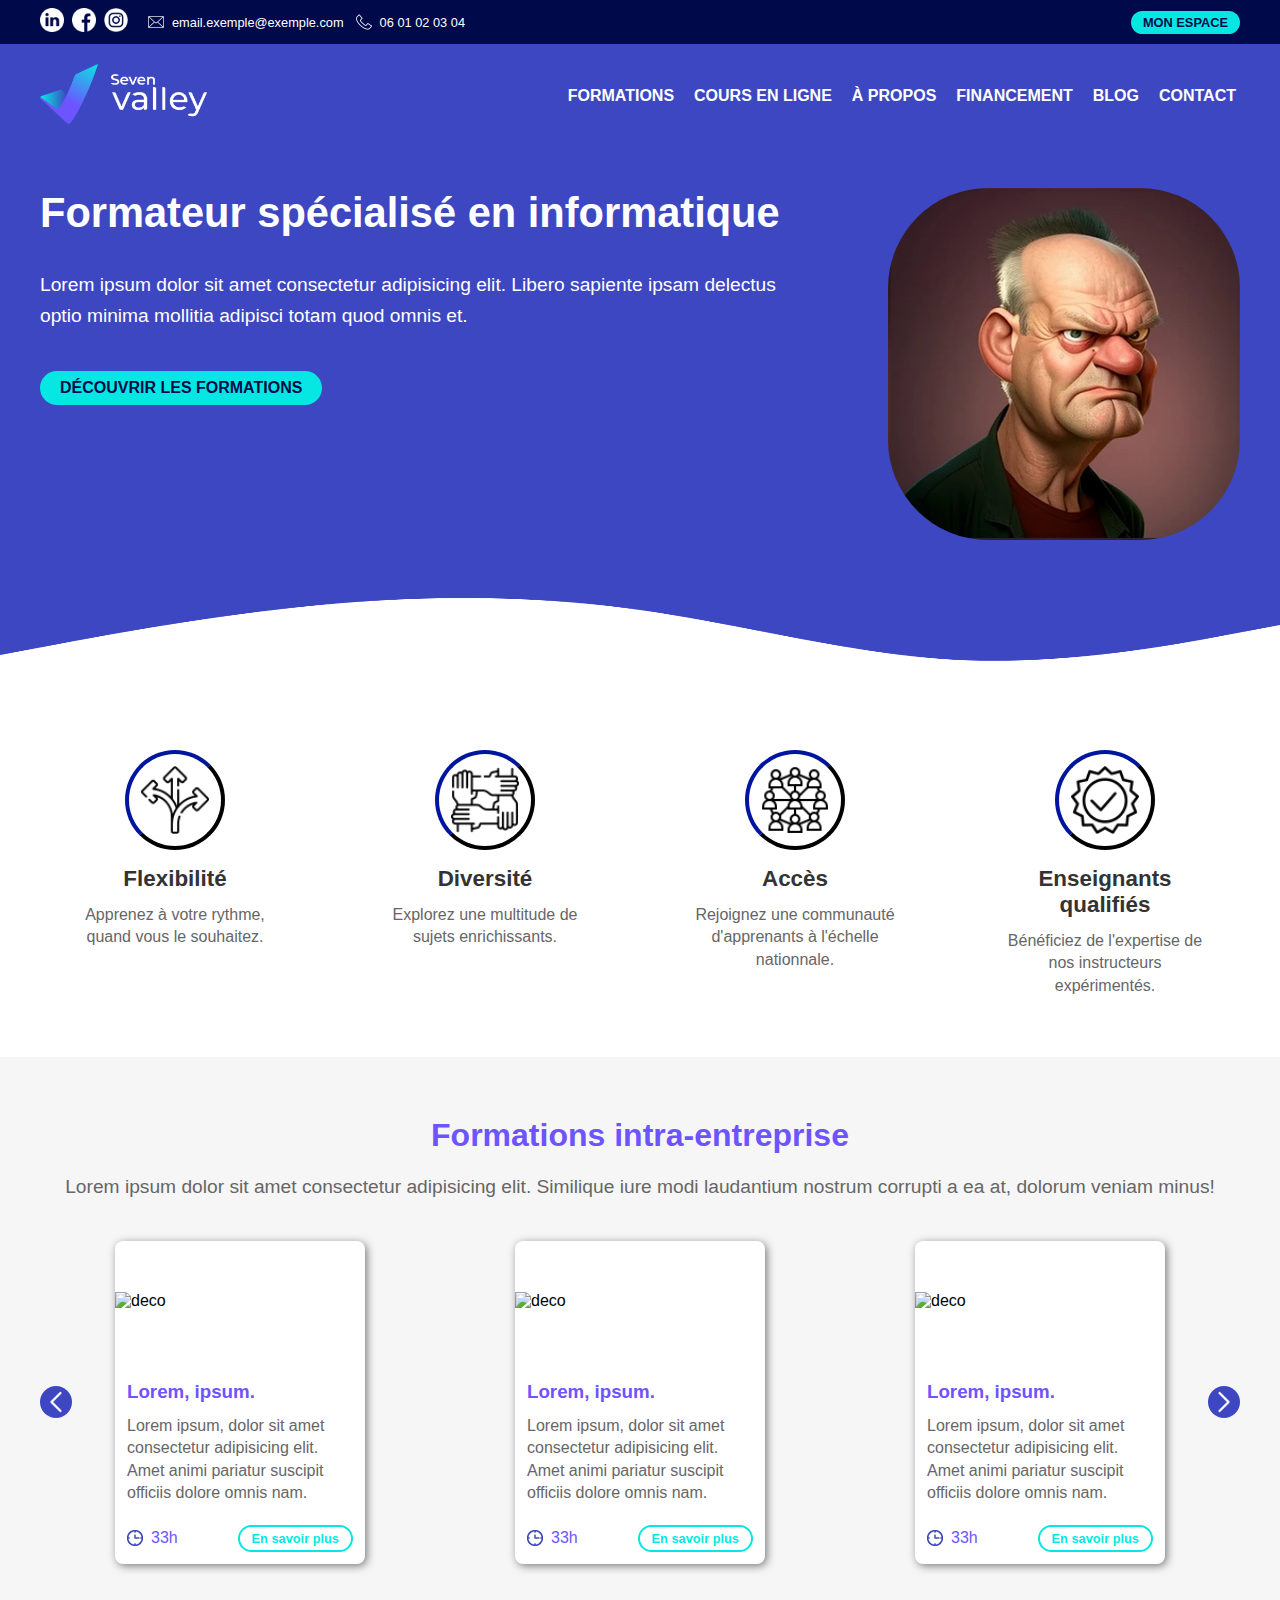
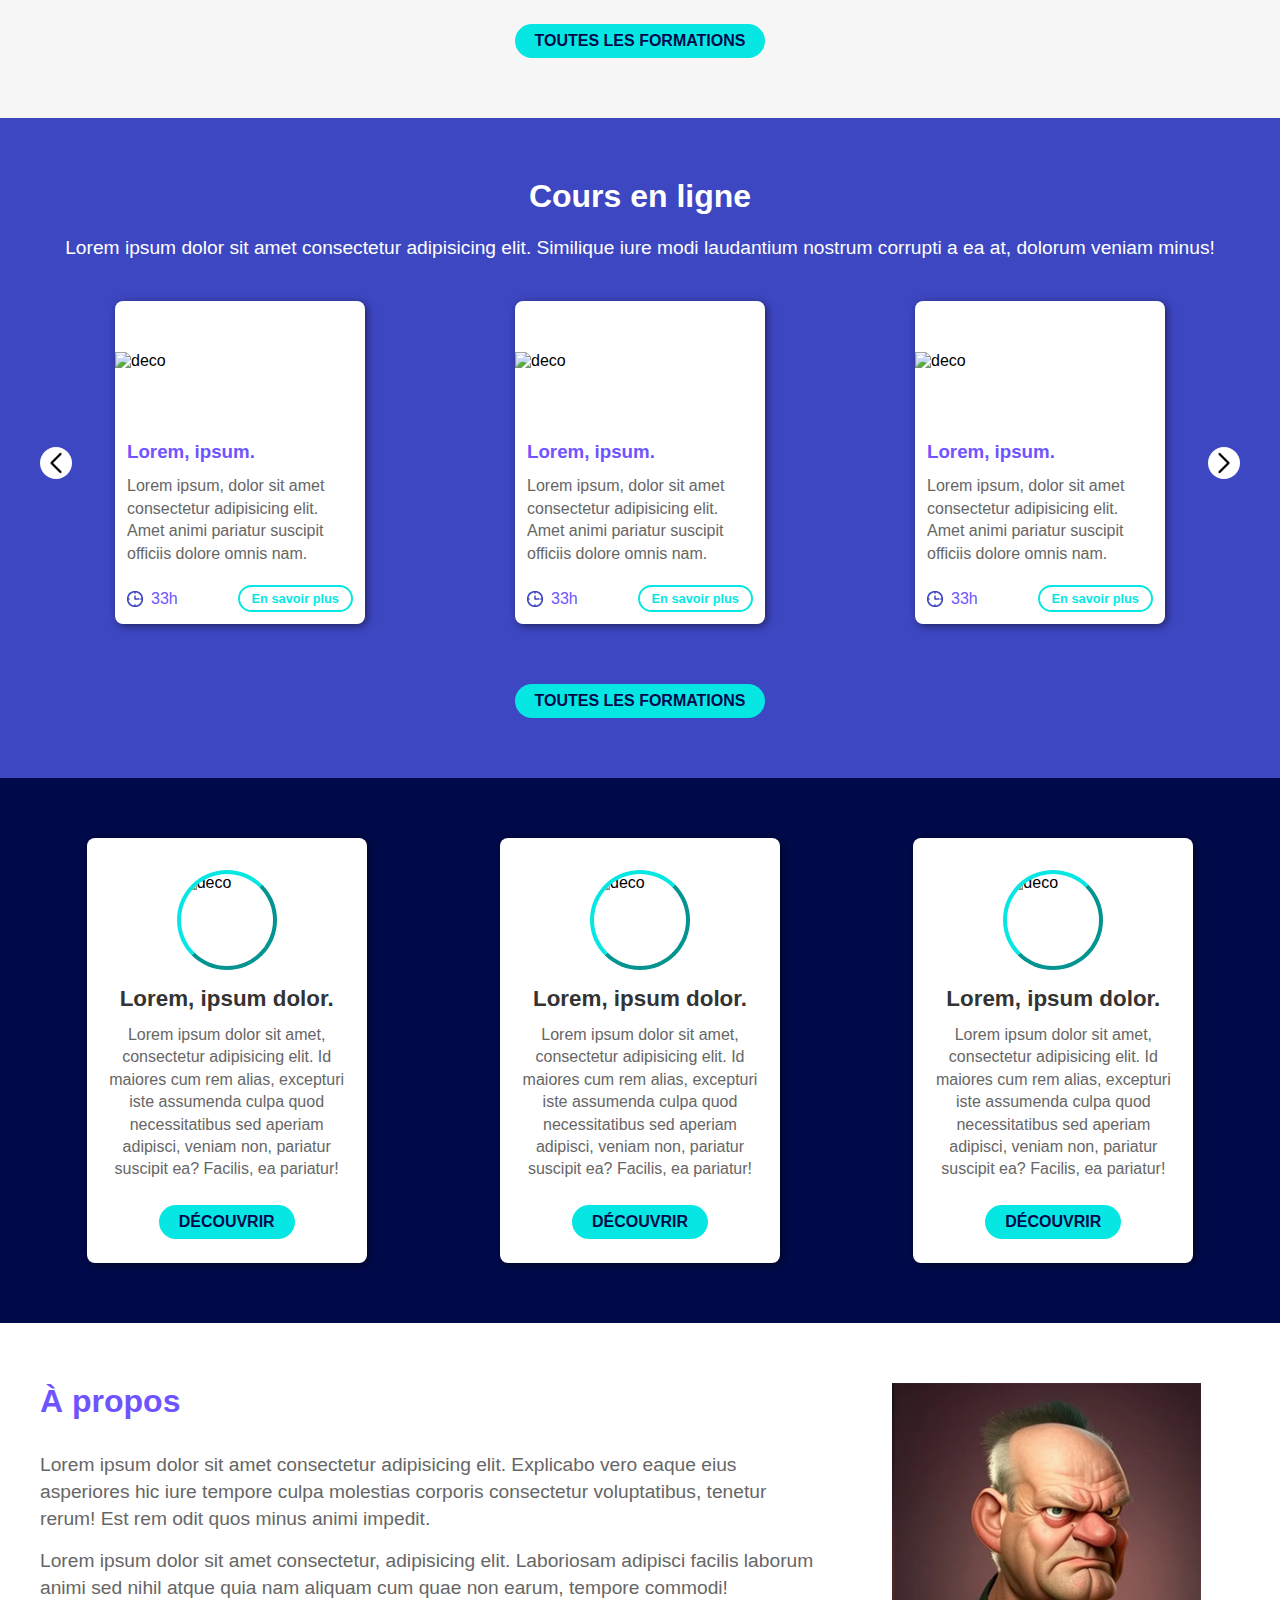
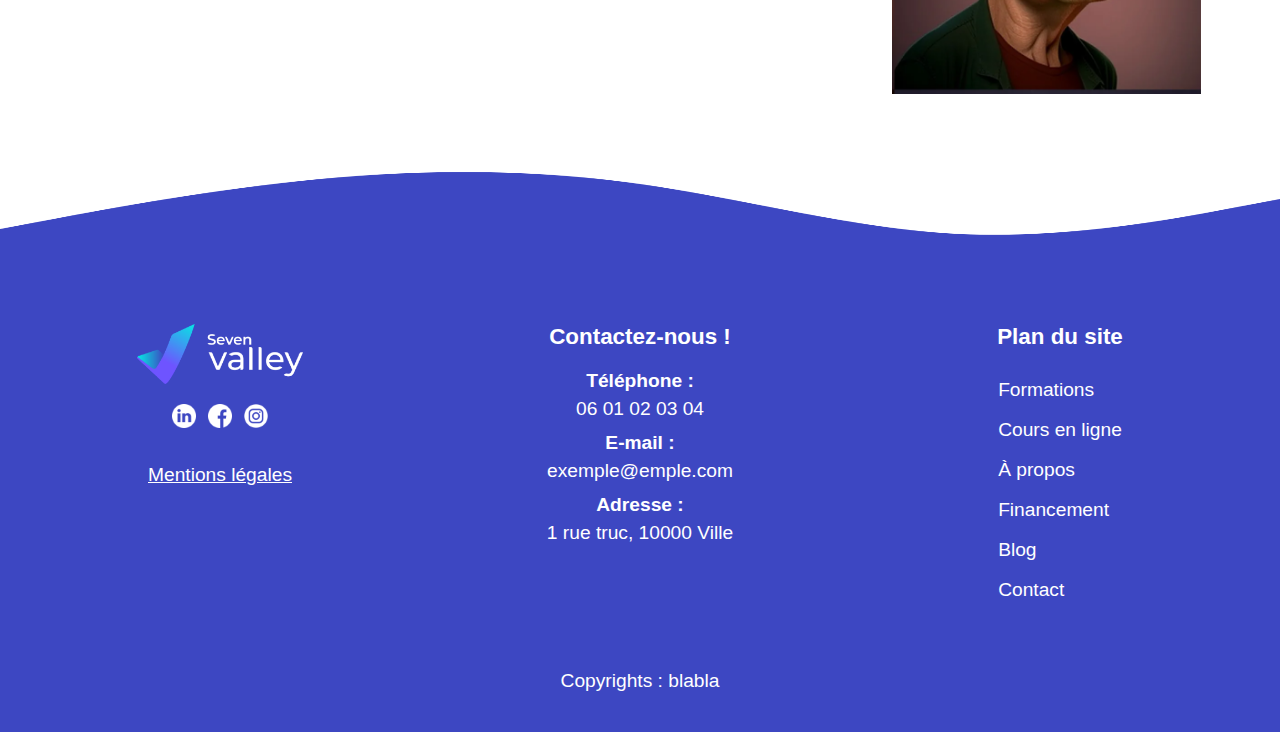
==== commit 80f58086: "clean scss, js menu mobile & get formations data, formations.json" ====
--- a/index.html
+++ b/index.html
@@ -69,7 +69,7 @@
 							<img
 								src="./public/images/menu_white.png"
 								alt="icon"
-								id="menuMobileButton" />
+								id="buttonHamburger" />
 						</div>
 
 						<nav class="menu--nav--desktop">
@@ -77,21 +77,25 @@
 							<a href="./nos-formation.html" class="menu--link--desktop"
 								>COURS EN LIGNE</a
 							>
-							<a href="#" class="menu--link--desktop">&Agrave; PROPOS</a>
-							<a href="#" class="menu--link--desktop">FINANCEMENT</a>
-							<a href="#" class="menu--link--desktop">BLOG</a>
+							<a href="./formation-details.html" class="menu--link--desktop"
+								>&Agrave; PROPOS</a
+							>
+							<a href="./formation-details.html" class="menu--link--desktop"
+								>FINANCEMENT</a
+							>
+							<a href="./formation.html" class="menu--link--desktop">BLOG</a>
 							<a href="#" class="menu--link--desktop">CONTACT</a>
 						</nav>
 					</div>
 
-					<div class="menu--container--mobile" id="menuMobileContainer">
+					<div class="menu--container--mobile" id="menuMobile">
 						<div class="menu--wrapper--mobile">
 							<div
 								class="menu--cross--container--mobile cursor icon-size-medium">
 								<img
 									src="./public/images/croix.png"
 									alt="icon"
-									id="menuMobileCrossButton" />
+									id="buttonCross" />
 							</div>
 
 							<nav class="menu--nav--mobile">
@@ -106,7 +110,7 @@
 									>COURS EN LIGNE</a
 								>
 								<a
-									href="#"
+									href="./formation-details.html"
 									class="menu--link--mobile font-size-larger font-color-black font-weight-bold"
 									>&Agrave; PROPOS</a
 								>
@@ -162,60 +166,50 @@
 				<div class="avantages--wrapper section--wrapper">
 					<div class="avantage--container">
 						<div class="avantage--top">
-							<img src="https://dummyimage.com/200x200/" alt="deco" />
+							<img src="./public/images/la-flexibilite.png" alt="deco" />
+						</div>
+						<div class="avantage--bottom">
+							<h2 class="title-size-small font-color-black">Flexibilité</h2>
+							<p class="font-size-small font-color-grey">
+								Apprenez à votre rythme, quand vous le souhaitez.
+							</p>
+						</div>
+					</div>
+
+					<div class="avantage--container">
+						<div class="avantage--top">
+							<img src="./public/images/ensemble.png" alt="deco" />
+						</div>
+						<div class="avantage--bottom">
+							<h2 class="title-size-small font-color-black">Diversité</h2>
+							<p class="font-size-small font-color-grey">
+								Explorez une multitude de sujets enrichissants.
+							</p>
+						</div>
+					</div>
+
+					<div class="avantage--container">
+						<div class="avantage--top">
+							<img src="./public/images/communaute.png" alt="deco" />
+						</div>
+						<div class="avantage--bottom">
+							<h2 class="title-size-small font-color-black">Accès</h2>
+							<p class="font-size-small font-color-grey">
+								Rejoignez une communauté d'apprenants à l'échelle nationnale.
+							</p>
+						</div>
+					</div>
+
+					<div class="avantage--container">
+						<div class="avantage--top">
+							<img src="./public/images/agree.png" alt="deco" />
 						</div>
 						<div class="avantage--bottom">
 							<h2 class="title-size-small font-color-black">
-								Lorem, ipsum dolor.
+								Enseignants qualifiés
 							</h2>
 							<p class="font-size-small font-color-grey">
-								Lorem ipsum dolor sit amet, consectetur adipisicing elit.
-								Excepturi, nesciunt.
-							</p>
-						</div>
-					</div>
-
-					<div class="avantage--container">
-						<div class="avantage--top">
-							<img src="https://dummyimage.com/200x200/" alt="deco" />
-						</div>
-						<div class="avantage--bottom">
-							<h2 class="title-size-small font-color-black">
-								Lorem, ipsum dolor.
-							</h2>
-							<p class="font-size-small font-color-grey">
-								Lorem ipsum dolor sit amet, consectetur adipisicing elit.
-								Excepturi, nesciunt.
-							</p>
-						</div>
-					</div>
-
-					<div class="avantage--container">
-						<div class="avantage--top">
-							<img src="https://dummyimage.com/200x200/" alt="deco" />
-						</div>
-						<div class="avantage--bottom">
-							<h2 class="title-size-small font-color-black">
-								Lorem, ipsum dolor.
-							</h2>
-							<p class="font-size-small font-color-grey">
-								Lorem ipsum dolor sit amet, consectetur adipisicing elit.
-								Excepturi, nesciunt.
-							</p>
-						</div>
-					</div>
-
-					<div class="avantage--container">
-						<div class="avantage--top">
-							<img src="https://dummyimage.com/200x200/" alt="deco" />
-						</div>
-						<div class="avantage--bottom">
-							<h2 class="title-size-small font-color-black">
-								Lorem, ipsum dolor.
-							</h2>
-							<p class="font-size-small font-color-grey">
-								Lorem ipsum dolor sit amet, consectetur adipisicing elit.
-								Excepturi, nesciunt.
+								Bénéficiez de l'expertise de nos instructeurs expérimentés.
 							</p>
 						</div>
 					</div>
@@ -771,7 +765,9 @@
 						<a href="./nos-formation.html" class="footer--link"
 							>Cours en ligne</a
 						>
-						<a href="#" class="footer--link">&Agrave; propos</a>
+						<a href="./formation-details.html" class="footer--link"
+							>&Agrave; propos</a
+						>
 						<a href="#" class="footer--link">Financement</a>
 						<a href="#" class="footer--link">Blog</a>
 						<a href="#" class="footer--link">Contact</a>
--- a/style/scss/index/index.css
+++ b/style/scss/index/index.css
@@ -229,17 +229,42 @@
     justify-content: flex-start;
   }
 }
+.hero--content--formations, .hero--content--formationDetails {
+  width: clamp(200px, 100%, 640px);
+  margin: auto;
+  flex-grow: 0;
+}
+.hero--content--formations h1, .hero--content--formationDetails h1 {
+  text-align: center;
+}
+.hero--content--formations p, .hero--content--formationDetails p {
+  text-align: center;
+}
+
+.hero--content--formationDetails .hero--cta--container {
+  display: flex;
+  align-items: center;
+  justify-content: center;
+}
+
 .header--main--container {
   background: var(--bg-main-light);
 }
 
+.bg--zero {
+  background: none;
+}
+.bg--zero a {
+  color: var(--text-main);
+}
+
 .header--bottom {
   width: 100%;
   height: 150px;
 }
 .header--bottom img {
   height: 150px;
-  min-width: 100vw;
+  width: 100vw;
   -o-object-fit: fill;
      object-fit: fill;
 }
@@ -263,6 +288,7 @@
 .avantage--top {
   width: 100px;
   height: 100px;
+  padding: 12px;
   border: 4px outset var(--bg-main);
   border-radius: 100px;
   margin-bottom: 16px;
@@ -295,11 +321,12 @@
   }
 }
 .formationCard--container {
-  width: clamp(100px, 70%, 250px);
+  width: 250px;
   background: var(--bg-white);
   border-radius: 8px;
   box-shadow: 2px 2px 8px rgba(0, 0, 0, 0.5);
   overflow: hidden;
+  justify-self: center;
 }
 
 .formationCard--top {
@@ -549,7 +576,7 @@
 }
 .footer--top img {
   height: 150px;
-  min-width: 100vw;
+  width: 100vw;
   -o-object-fit: fill;
      object-fit: fill;
 }
@@ -708,6 +735,9 @@
   }
   .font-size-medium {
     font-size: 1.2rem;
+  }
+  .font-size-large {
+    font-size: 1.4rem;
   }
   .title-size-small {
     font-size: 1.4rem;
@@ -748,6 +778,29 @@
   cursor: pointer;
 }
 
+.btn-filter {
+  width: -moz-fit-content;
+  width: fit-content;
+  border: none;
+  border-radius: 100px;
+  white-space: nowrap;
+  cursor: pointer;
+}
+
+.btn-details {
+  width: 100%;
+  padding: 12px 0px;
+  background: var(--bg-white-dark);
+  border: none;
+  display: flex;
+  align-items: center;
+  justify-content: center;
+  cursor: pointer;
+}
+.btn-details.activated {
+  background: var(--bg-white);
+}
+
 .btn-size-small {
   padding: 4px 12px;
   font-size: 0.8rem;
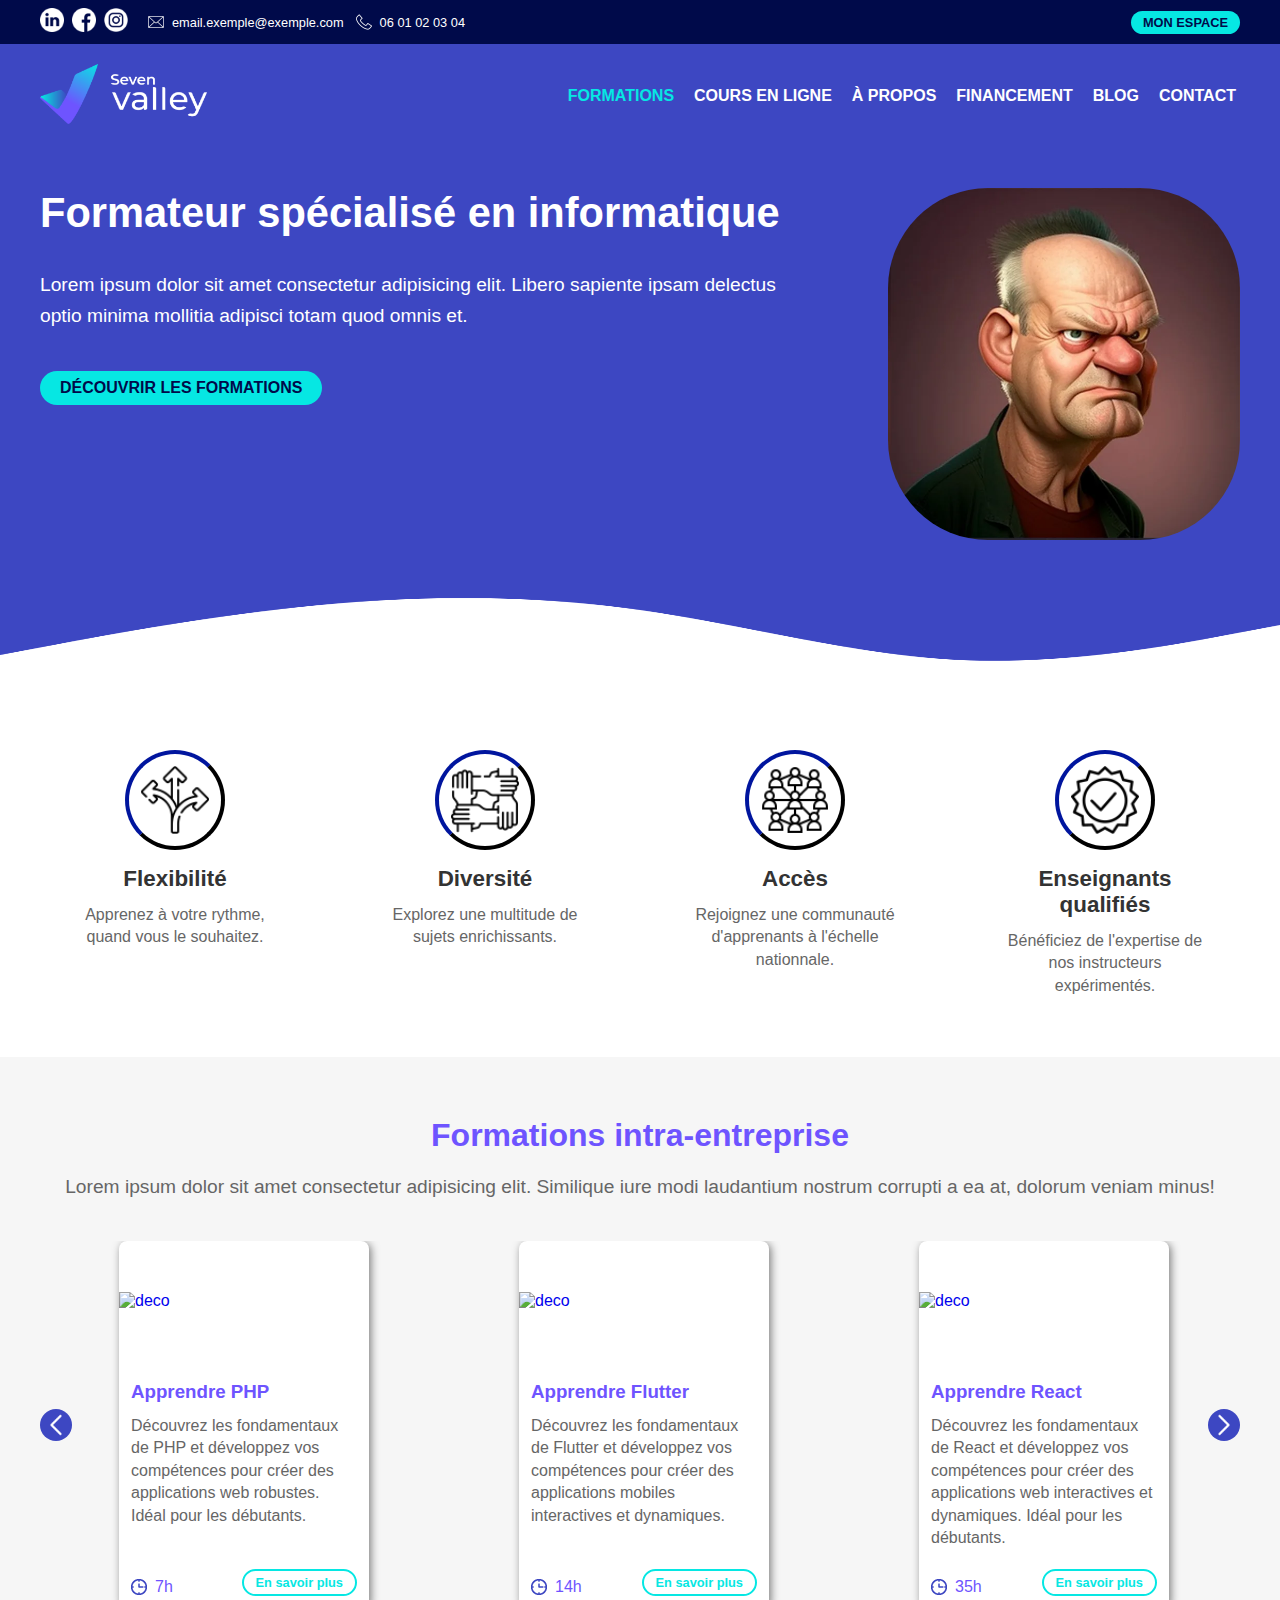
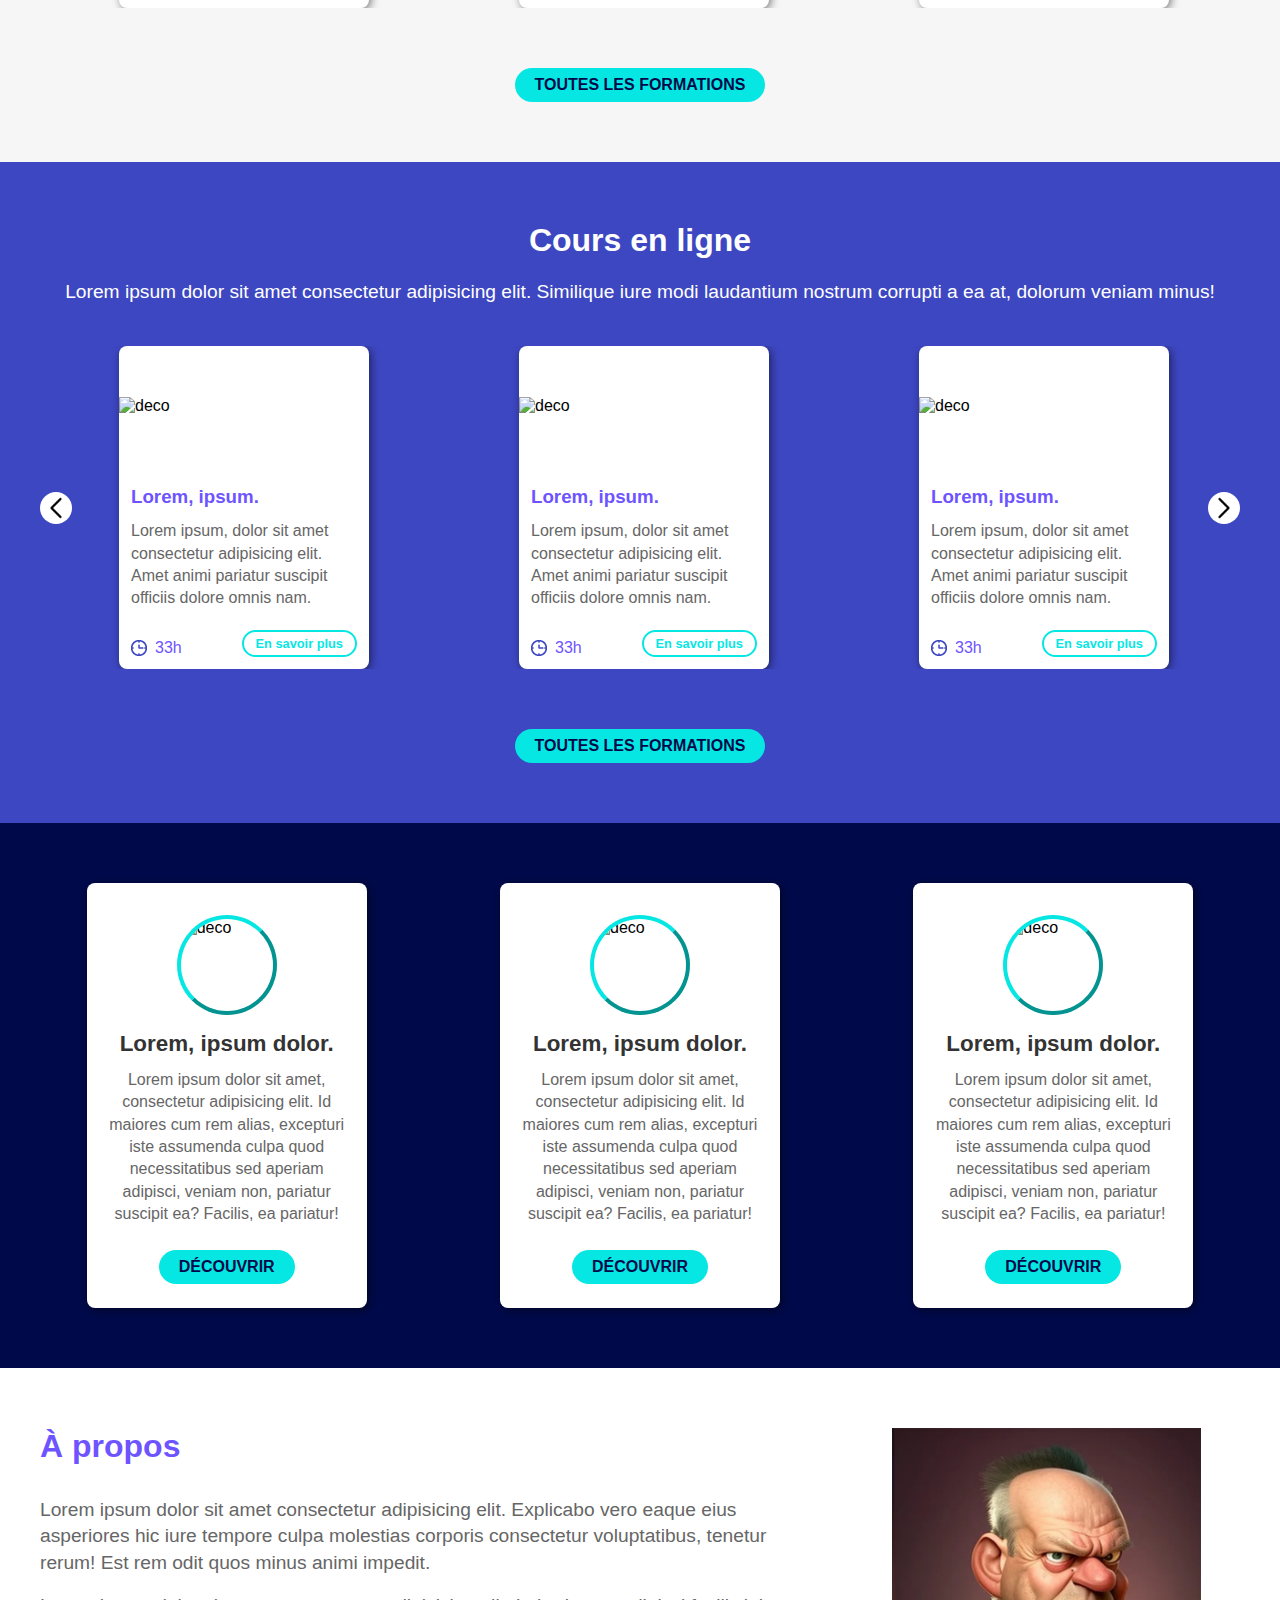
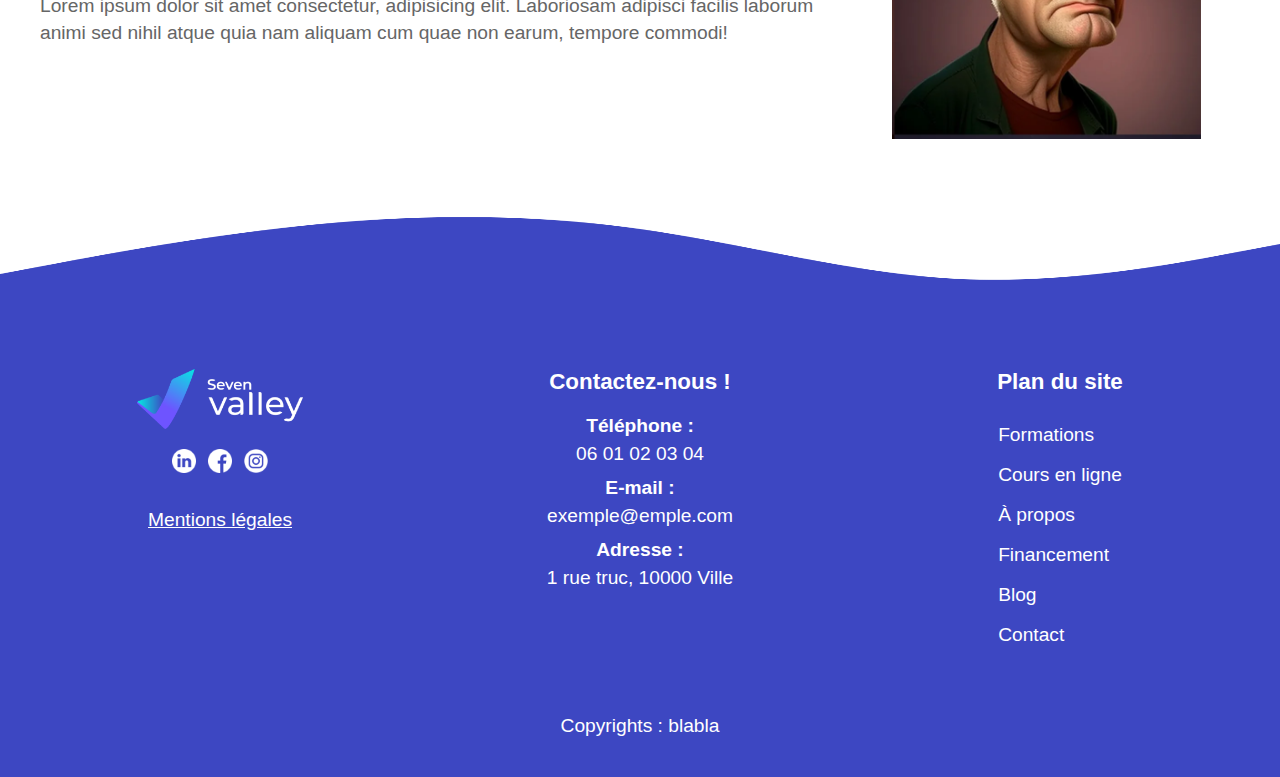
==== commit e305bf45: "js carrousel home page" ====
--- a/index.html
+++ b/index.html
@@ -11,6 +11,36 @@
 		<link rel="stylesheet" href="./style/scss/index/index.css" />
 	</head>
 	<body>
+		<template id="templateFormationCard">
+			<a class="formationCard--container">
+				<div class="formationCard--top">
+					<img src="https://dummyimage.com/200x200/" alt="deco" />
+				</div>
+
+				<div class="formationCard--bottom">
+					<h3
+						class="title-size-smaller font-color-main formationCardTitle"></h3>
+					<p
+						class="font-size-small font-color-grey formationCardTitleDescription"></p>
+
+					<div class="formationCard--footer">
+						<div class="formationCard--duration icon-size-smaller">
+							<img src="./public/images/lhorloge_main.png" alt="icon" />
+							<p class="fonst-size-smaller font-color-main">
+								<span class="formationCardDuration"></span>h
+							</p>
+						</div>
+
+						<div class="formationCard--cta">
+							<button class="btn-cta btn-size-small btn-theme-transparent">
+								En savoir plus
+							</button>
+						</div>
+					</div>
+				</div>
+			</a>
+		</template>
+
 		<header>
 			<div class="banner--container">
 				<section class="banner--wrapper section--wrapper">
@@ -73,18 +103,34 @@
 						</div>
 
 						<nav class="menu--nav--desktop">
-							<a href="./index.html" class="menu--link--desktop">FORMATIONS</a>
-							<a href="./nos-formation.html" class="menu--link--desktop"
+							<a
+								href="./index.html"
+								class="menu--link--desktop"
+								id="linkElementDeskHome"
+								>FORMATIONS</a
+							>
+							<a
+								href="./nos-formation.html"
+								class="menu--link--desktop"
+								id="linkElementDeskFormations"
 								>COURS EN LIGNE</a
 							>
-							<a href="./formation-details.html" class="menu--link--desktop"
+							<a
+								href="./formation-details.html"
+								class="menu--link--desktop"
+								id="linkElementDeskFormationDetails"
 								>&Agrave; PROPOS</a
 							>
-							<a href="./formation-details.html" class="menu--link--desktop"
+							<a
+								href="./formation-details.html"
+								class="menu--link--desktop"
+								id="linkElementDesk"
 								>FINANCEMENT</a
 							>
 							<a href="./formation.html" class="menu--link--desktop">BLOG</a>
-							<a href="#" class="menu--link--desktop">CONTACT</a>
+							<a href="#" class="menu--link--desktop" id="linkElementDesk"
+								>CONTACT</a
+							>
 						</nav>
 					</div>
 
@@ -102,26 +148,31 @@
 								<a
 									href="./index.html"
 									class="menu--link--mobile font-size-larger font-color-black font-weight-bold"
+									id="linkElementMobileHome"
 									>FORMATIONS</a
 								>
 								<a
 									href="./nos-formation.html"
 									class="menu--link--mobile font-size-larger font-color-black font-weight-bold"
+									id="linkElementMobileFormations"
 									>COURS EN LIGNE</a
 								>
 								<a
 									href="./formation-details.html"
 									class="menu--link--mobile font-size-larger font-color-black font-weight-bold"
+									id="linkElementMobileFormationDetails"
 									>&Agrave; PROPOS</a
 								>
 								<a
 									href="#"
 									class="menu--link--mobile font-size-larger font-color-black font-weight-bold"
+									id="linkElementMobile"
 									>CONTACT</a
 								>
 								<a
 									href="#"
 									class="menu--link--mobile font-size-larger font-color-black font-weight-bold"
+									id="linkElementMobile"
 									>MON ESPACE</a
 								>
 							</nav>
@@ -226,12 +277,14 @@
 						iure modi laudantium nostrum corrupti a ea at, dolorum veniam minus!
 					</p>
 
-					<div class="carrousel--container">
+					<div class="carrousel--container" id="carrouselIntra">
 						<div class="carrousel--buttons">
-							<button class="carrousel--button btn-theme-main icon-size-small">
+							<button
+								class="carrousel--button btn-theme-main icon-size-small btn-prev">
 								<img src="./public/images/chevron_white.png" alt="icon" />
 							</button>
-							<button class="carrousel--button btn-theme-main icon-size-small">
+							<button
+								class="carrousel--button btn-theme-main icon-size-small btn-next">
 								<img src="./public/images/chevron_white.png" alt="icon" />
 							</button>
 						</div>
@@ -417,7 +470,7 @@
 						iure modi laudantium nostrum corrupti a ea at, dolorum veniam minus!
 					</p>
 
-					<div class="carrousel--container">
+					<div class="carrousel--container" id="carrouselEnLigne">
 						<div class="carrousel--buttons">
 							<button class="carrousel--button btn-theme-white icon-size-small">
 								<img src="./public/images/chevron.png" alt="icon" />
--- a/style/scss/index/index.css
+++ b/style/scss/index/index.css
@@ -168,6 +168,9 @@
     display: flex;
     align-items: center;
   }
+  .menu--link--desktop.activated {
+    color: #06e7e3;
+  }
 }
 .hero--wrapper {
   padding-top: 40px;
@@ -345,7 +348,10 @@
 }
 
 .formationCard--bottom {
+  height: calc(100% - 120px);
   padding: 20px 12px 12px;
+  display: flex;
+  flex-direction: column;
 }
 .formationCard--bottom h3 {
   margin-bottom: 12px;
@@ -356,8 +362,9 @@
 }
 
 .formationCard--footer {
-  display: flex;
-  align-items: center;
+  flex-grow: 1;
+  display: flex;
+  align-items: flex-end;
   justify-content: space-between;
 }
 
@@ -403,6 +410,7 @@
   left: 0;
   top: 50%;
   transform: translate(0, -50%);
+  z-index: 1;
 }
 
 .carrousel--button {
@@ -421,12 +429,16 @@
 .carrousel--screen {
   width: 100%;
   position: relative;
+  overflow: hidden;
 }
 
 .carroussel--cards {
   width: 500%;
   display: grid;
   grid-template-columns: repeat(5, 1fr);
+  position: relative;
+  left: -100%;
+  transition: all 0.4s ease-in-out;
 }
 .carroussel--cards > .formationCard--container {
   justify-self: center;
@@ -450,6 +462,7 @@
   }
   .carroussel--cards {
     width: 166.6666666667%;
+    left: -33%;
   }
 }
 .serviceCard--container {
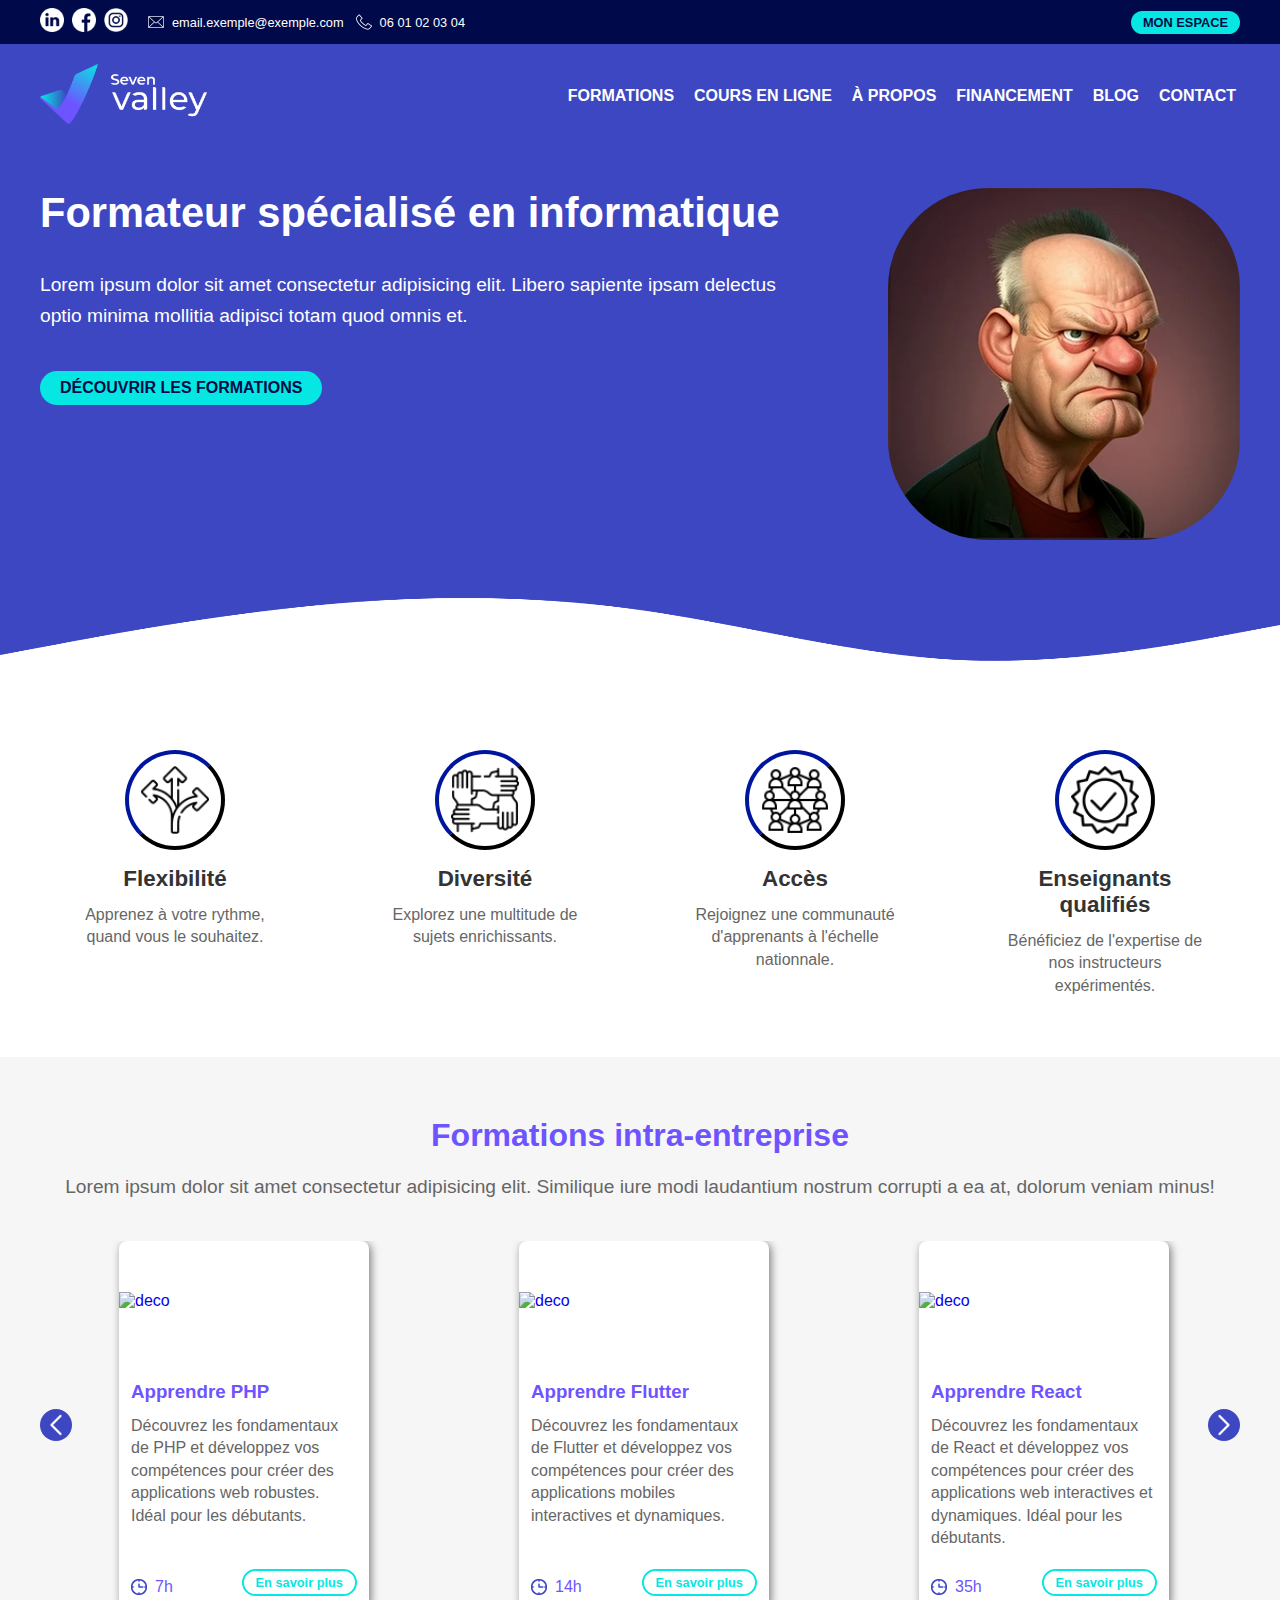
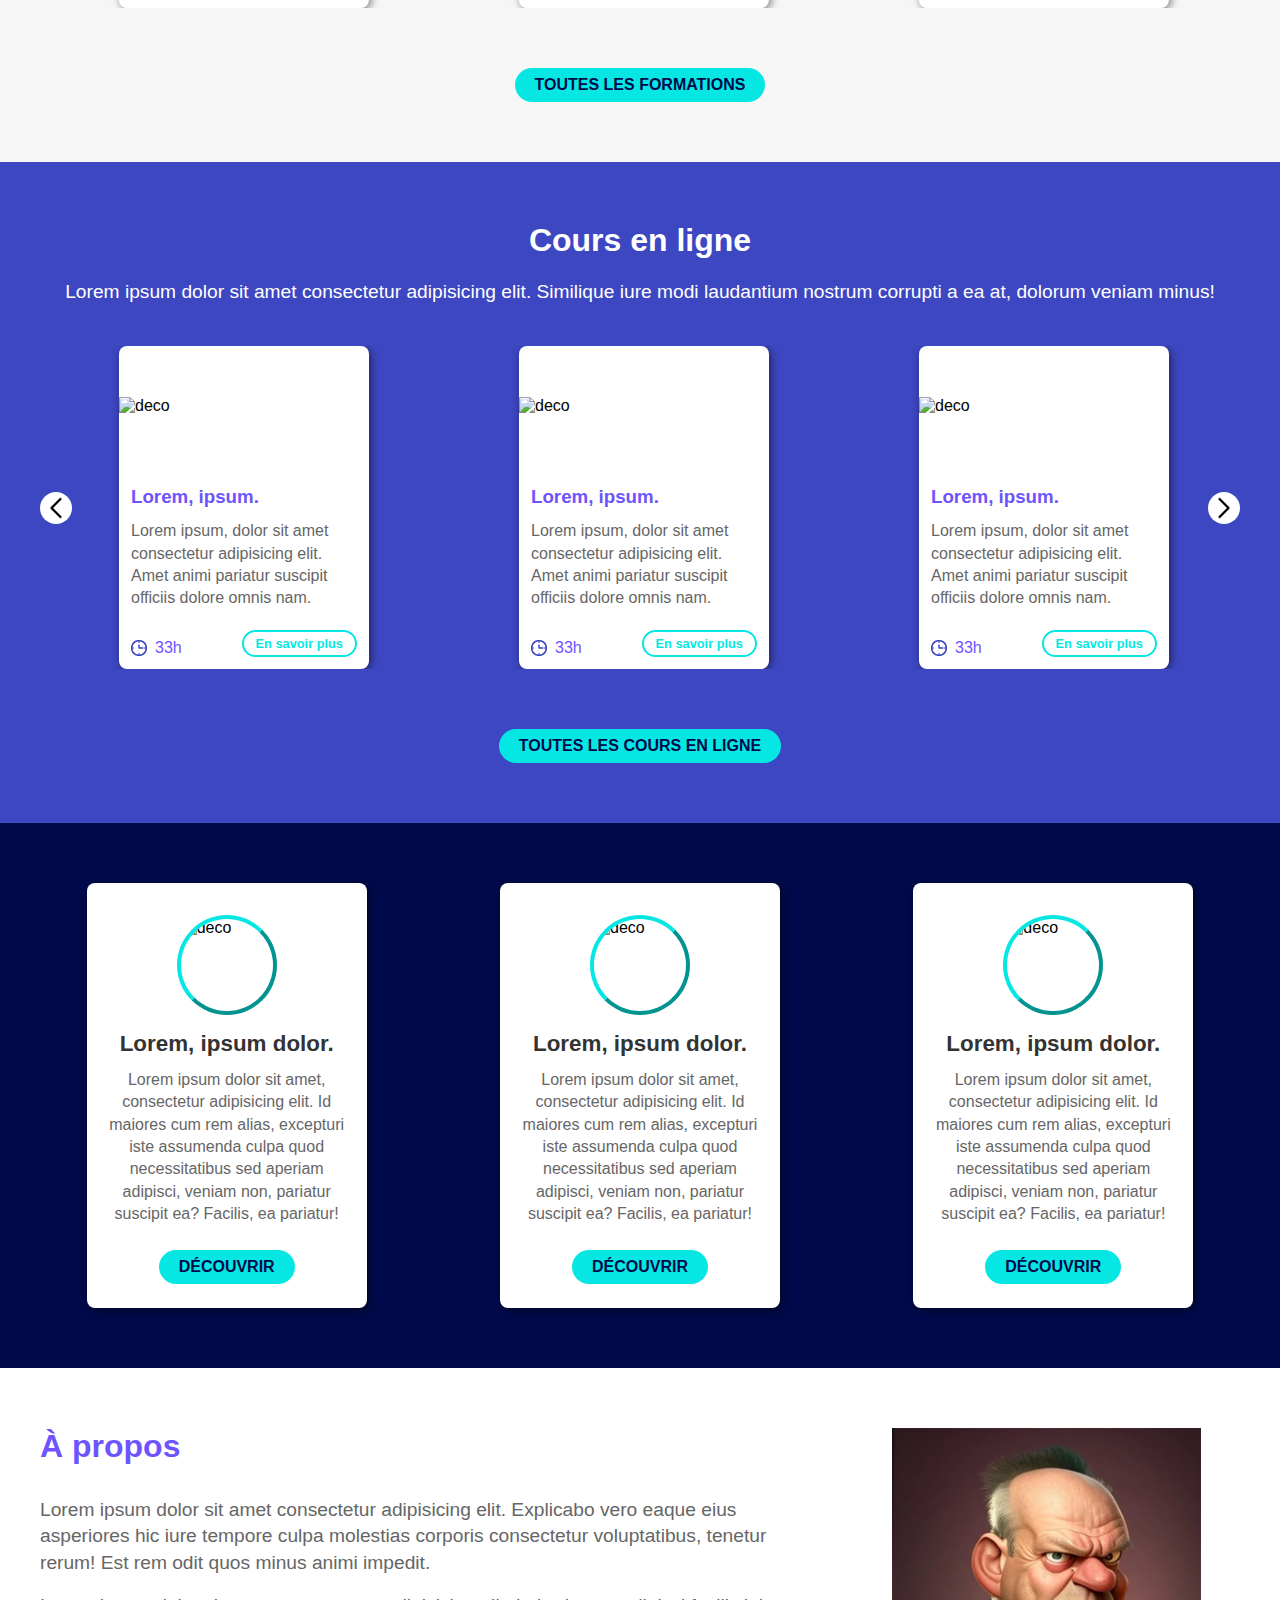
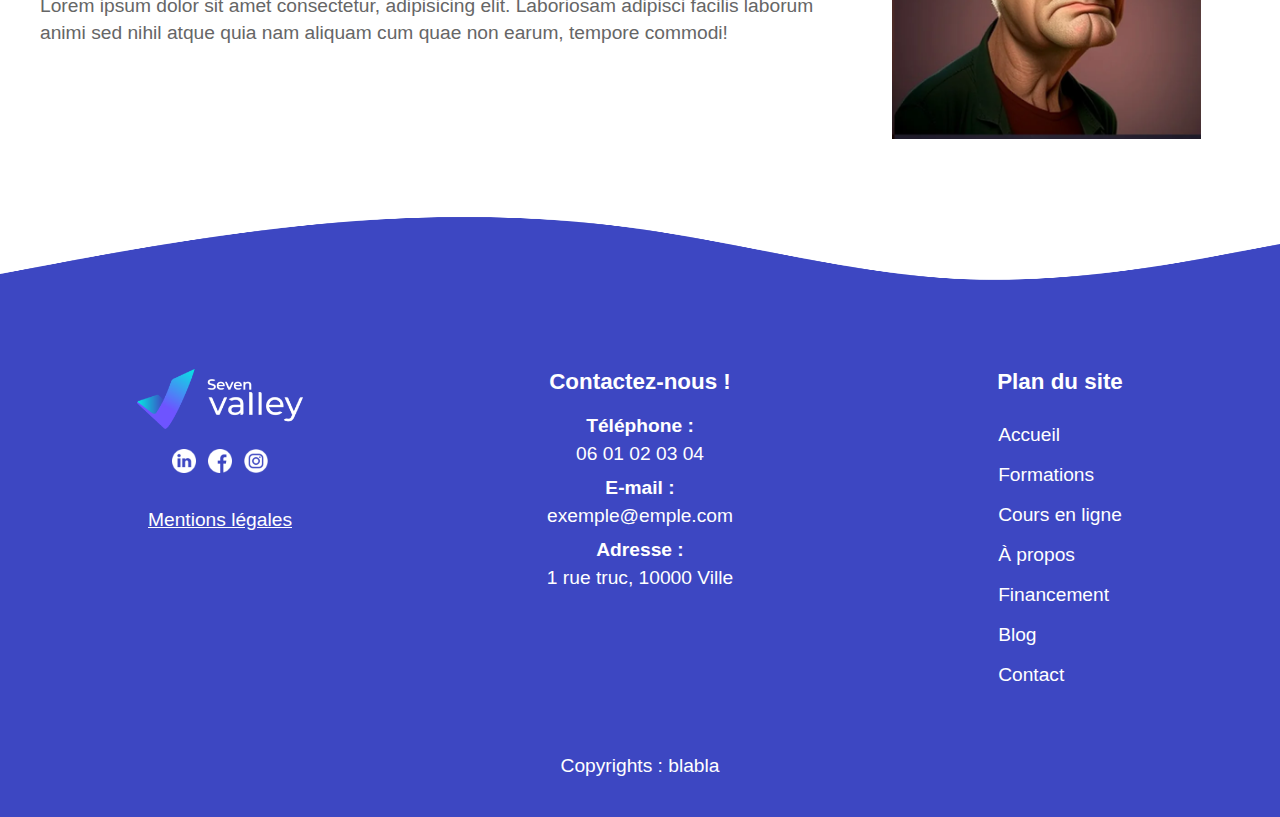
==== commit 5107ba9b: "correction nav, ajout nos-cours-en-ligne" ====
--- a/index.html
+++ b/index.html
@@ -104,31 +104,34 @@
 
 						<nav class="menu--nav--desktop">
 							<a
-								href="./index.html"
+								href="./nos-formations.html"
 								class="menu--link--desktop"
-								id="linkElementDeskHome"
+								id="linkElementDeskFormations"
 								>FORMATIONS</a
 							>
 							<a
-								href="./nos-formation.html"
+								href="./nos-cours-en-ligne.html"
 								class="menu--link--desktop"
-								id="linkElementDeskFormations"
+								id="linkElementDeskCoursEnLigne"
 								>COURS EN LIGNE</a
 							>
 							<a
-								href="./formation-details.html"
+								href="#"
 								class="menu--link--desktop"
-								id="linkElementDeskFormationDetails"
+								id="linkElementDeskAPropos"
 								>&Agrave; PROPOS</a
 							>
 							<a
-								href="./formation-details.html"
+								href="#"
 								class="menu--link--desktop"
-								id="linkElementDesk"
+								id="linkElementFinancement"
 								>FINANCEMENT</a
 							>
-							<a href="./formation.html" class="menu--link--desktop">BLOG</a>
-							<a href="#" class="menu--link--desktop" id="linkElementDesk"
+							<a href="#" class="menu--link--desktop">BLOG</a>
+							<a
+								href="#"
+								class="menu--link--desktop"
+								id="linkElementDeskContact"
 								>CONTACT</a
 							>
 						</nav>
@@ -147,33 +150,40 @@
 							<nav class="menu--nav--mobile">
 								<a
 									href="./index.html"
-									class="menu--link--mobile font-size-larger font-color-black font-weight-bold"
-									id="linkElementMobileHome"
+									class="menu--link--mobile"
+									id="linkElementDeskFormations"
+									>ACCUEIL</a
+								>
+								<a
+									href="./nos-formations.html"
+									class="menu--link--mobile"
+									id="linkElementDeskFormations"
 									>FORMATIONS</a
 								>
 								<a
-									href="./nos-formation.html"
-									class="menu--link--mobile font-size-larger font-color-black font-weight-bold"
-									id="linkElementMobileFormations"
+									href="./nos-cours-en-ligne.html"
+									class="menu--link--mobile"
+									id="linkElementDeskCoursEnLigne"
 									>COURS EN LIGNE</a
 								>
 								<a
-									href="./formation-details.html"
-									class="menu--link--mobile font-size-larger font-color-black font-weight-bold"
-									id="linkElementMobileFormationDetails"
+									href="#"
+									class="menu--link--mobile"
+									id="linkElementDeskAPropos"
 									>&Agrave; PROPOS</a
 								>
 								<a
 									href="#"
-									class="menu--link--mobile font-size-larger font-color-black font-weight-bold"
-									id="linkElementMobile"
-									>CONTACT</a
+									class="menu--link--mobile"
+									id="linkElementFinancement"
+									>FINANCEMENT</a
 								>
+								<a href="#" class="menu--link--mobile">BLOG</a>
 								<a
 									href="#"
-									class="menu--link--mobile font-size-larger font-color-black font-weight-bold"
-									id="linkElementMobile"
-									>MON ESPACE</a
+									class="menu--link--mobile"
+									id="linkElementDeskContact"
+									>CONTACT</a
 								>
 							</nav>
 						</div>
@@ -191,11 +201,13 @@
 									totam quod omnis et.
 								</p>
 								<div class="hero--cta--container">
-									<button
-										id="heroButton"
-										class="btn-cta btn-size-medium btn-theme-secondary">
-										D&Eacute;COUVRIR LES FORMATIONS
-									</button>
+									<a href="./nos-formations.html">
+										<button
+											id="heroButton"
+											class="btn-cta btn-size-medium btn-theme-secondary">
+											D&Eacute;COUVRIR LES FORMATIONS
+										</button>
+									</a>
 								</div>
 							</div>
 
@@ -455,9 +467,11 @@
 					</div>
 
 					<div class="formationsIntra--cta--container">
-						<button class="btn-cta btn-size-medium btn-theme-secondary">
-							TOUTES LES FORMATIONS
-						</button>
+						<a href="./nos-formations.html">
+							<button class="btn-cta btn-size-medium btn-theme-secondary">
+								TOUTES LES FORMATIONS
+							</button>
+						</a>
 					</div>
 				</div>
 			</section>
@@ -646,9 +660,11 @@
 					</div>
 
 					<div class="coursEnLigne--cta--container">
-						<button class="btn-cta btn-size-medium btn-theme-secondary">
-							TOUTES LES FORMATIONS
-						</button>
+						<a href="./nos-formations.html">
+							<button class="btn-cta btn-size-medium btn-theme-secondary">
+								TOUTES LES COURS EN LIGNE
+							</button>
+						</a>
 					</div>
 				</div>
 			</section>
@@ -814,13 +830,12 @@
 					<h3 class="title-size-small font-color-white">Plan du site</h3>
 
 					<nav class="footer--nav">
-						<a href="./index.html" class="footer--link">Formations</a>
-						<a href="./nos-formation.html" class="footer--link"
+						<a href="./index.html" class="footer--link">Accueil</a>
+						<a href="./nos-formations.html" class="footer--link">Formations</a>
+						<a href="./nos-cours-en-ligne.html" class="footer--link"
 							>Cours en ligne</a
 						>
-						<a href="./formation-details.html" class="footer--link"
-							>&Agrave; propos</a
-						>
+						<a href="#" class="footer--link">&Agrave; propos</a>
 						<a href="#" class="footer--link">Financement</a>
 						<a href="#" class="footer--link">Blog</a>
 						<a href="#" class="footer--link">Contact</a>
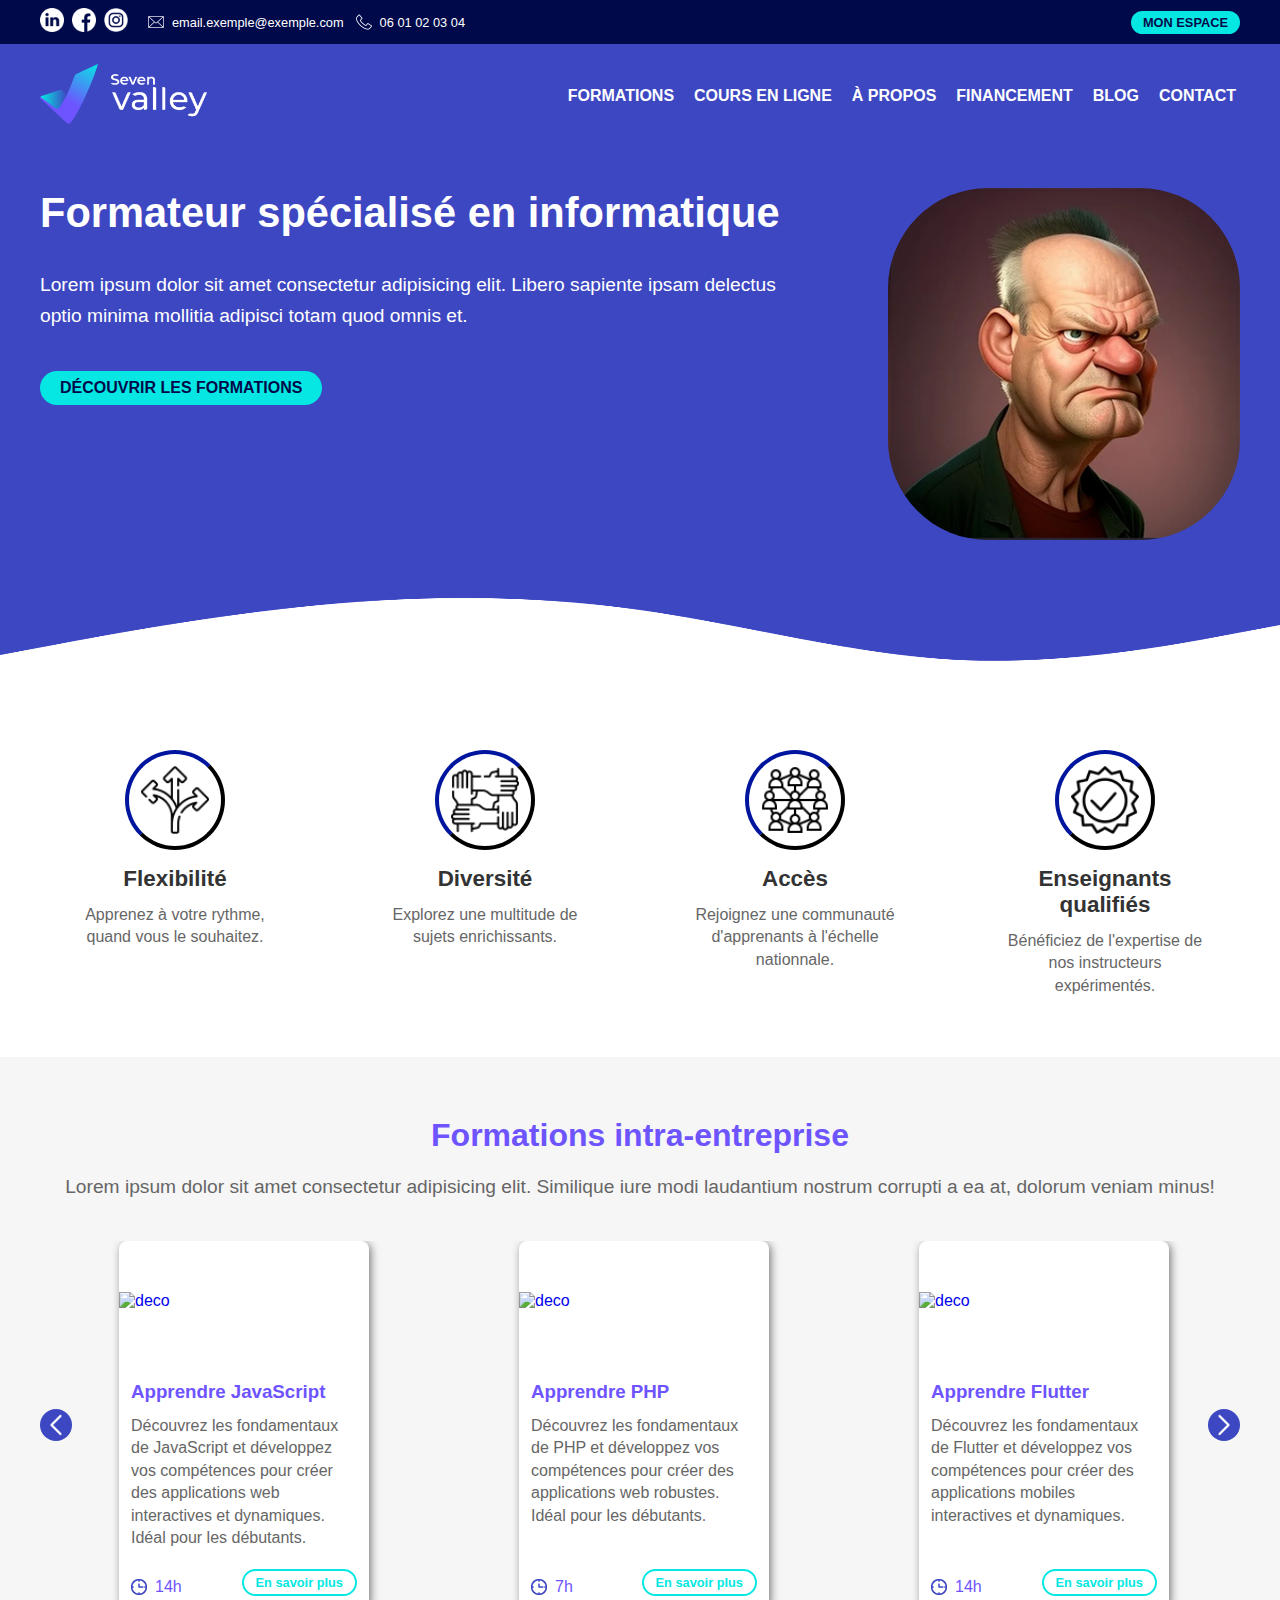
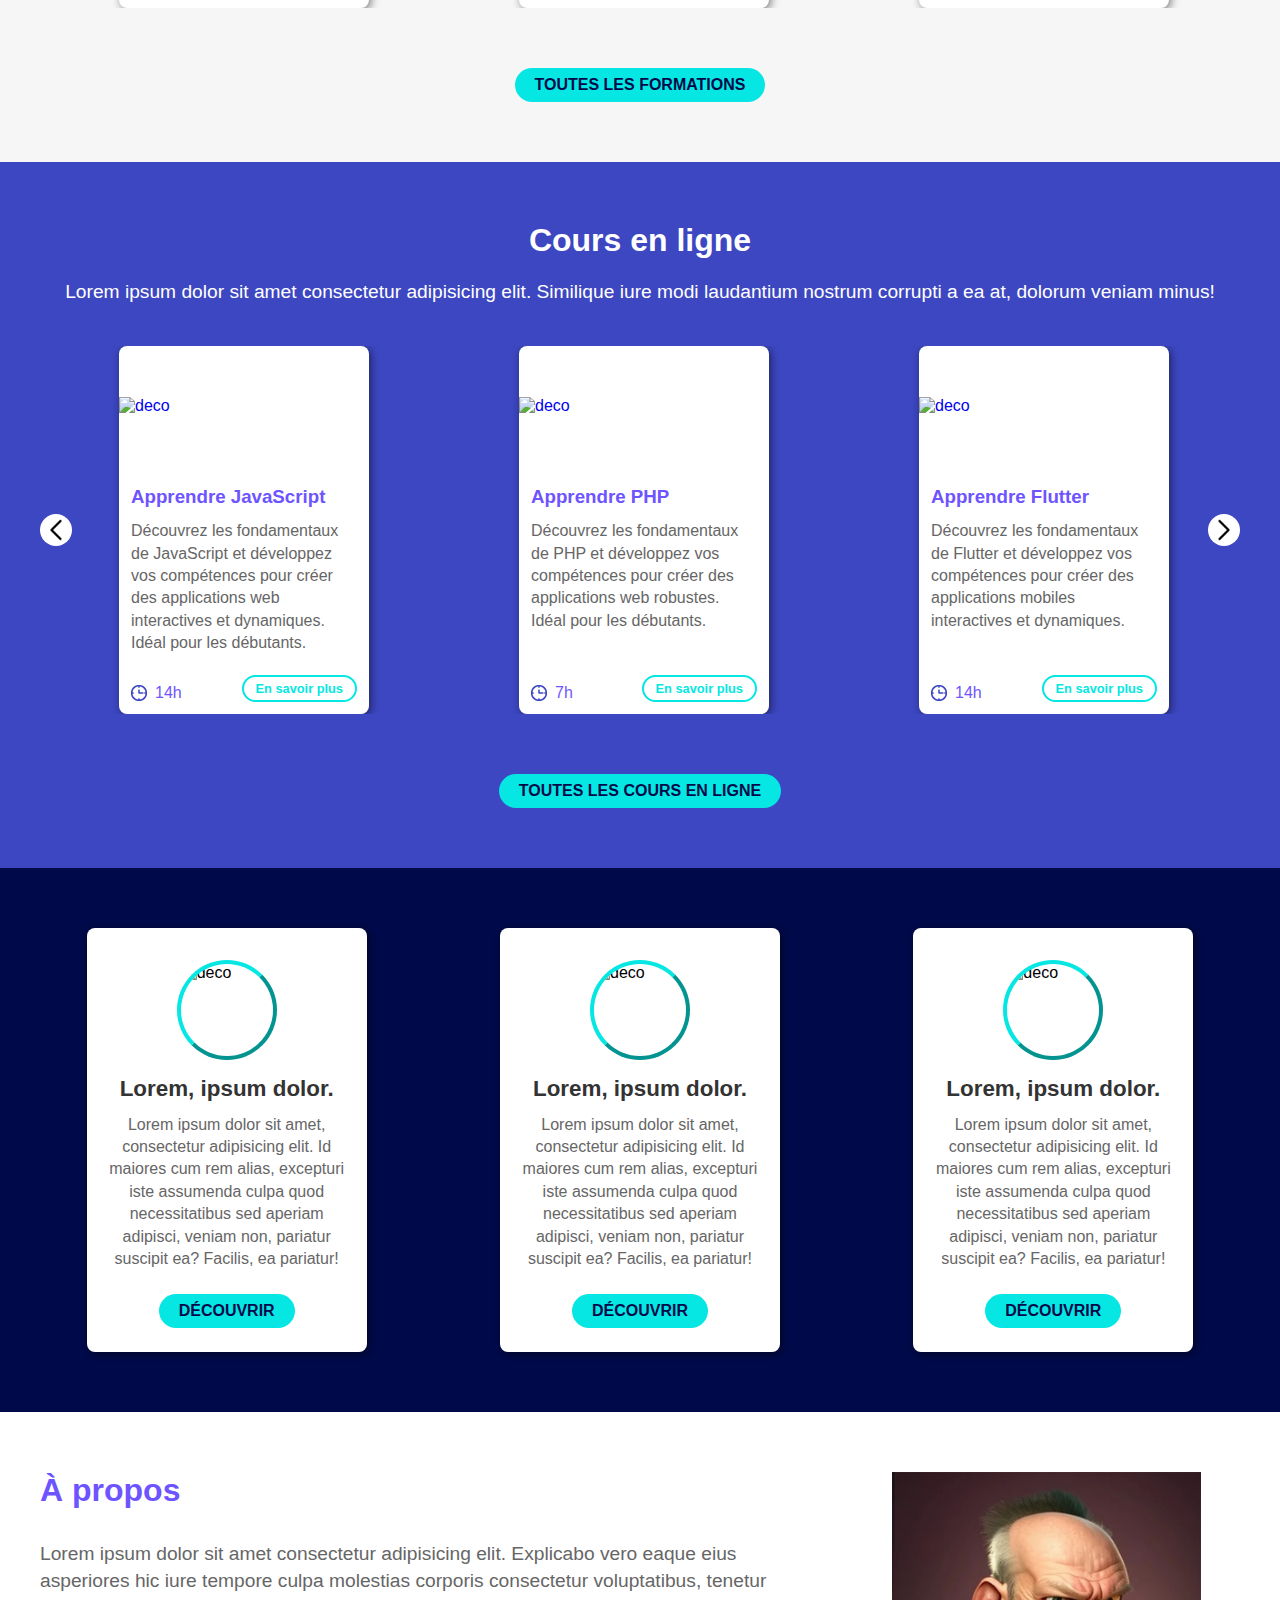
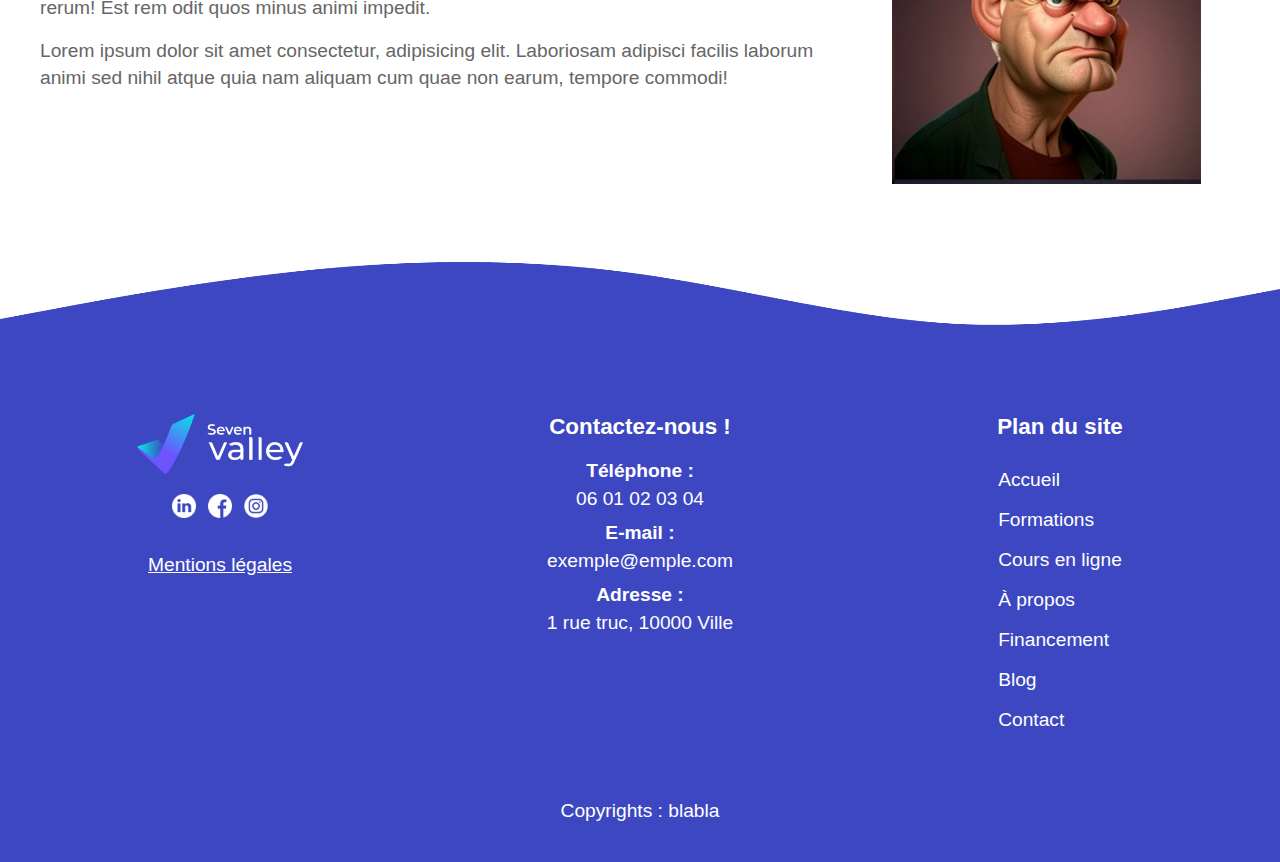
==== commit 5f0eca75: "ajout filtre nos-formations & nos-cours-en-ligne" ====
--- a/index.html
+++ b/index.html
@@ -486,10 +486,12 @@
 
 					<div class="carrousel--container" id="carrouselEnLigne">
 						<div class="carrousel--buttons">
-							<button class="carrousel--button btn-theme-white icon-size-small">
+							<button
+								class="carrousel--button btn-theme-white icon-size-small btn-prev">
 								<img src="./public/images/chevron.png" alt="icon" />
 							</button>
-							<button class="carrousel--button btn-theme-white icon-size-small">
+							<button
+								class="carrousel--button btn-theme-white icon-size-small btn-next">
 								<img src="./public/images/chevron.png" alt="icon" />
 							</button>
 						</div>
--- a/style/scss/index/index.css
+++ b/style/scss/index/index.css
@@ -30,6 +30,10 @@
   min-height: 100vh;
 }
 
+.hidden {
+  display: none !important;
+}
+
 .banner--container {
   width: 100%;
   background: var(--bg-main);
@@ -450,9 +454,10 @@
   justify-content: center;
 }
 
-@media (min-width: 679px) {
+@media (min-width: 769px) {
   .carroussel--cards {
     width: 250%;
+    left: -50%;
   }
 }
 @media (min-width: 976px) {
@@ -797,7 +802,15 @@
   border: none;
   border-radius: 100px;
   white-space: nowrap;
+  background: var(--bg-white);
   cursor: pointer;
+}
+.btn-filter.all {
+  background: var(--bg-white-dark);
+}
+.btn-filter.activated {
+  background: var(--bg-main-light);
+  color: var(--text-white);
 }
 
 .btn-details {
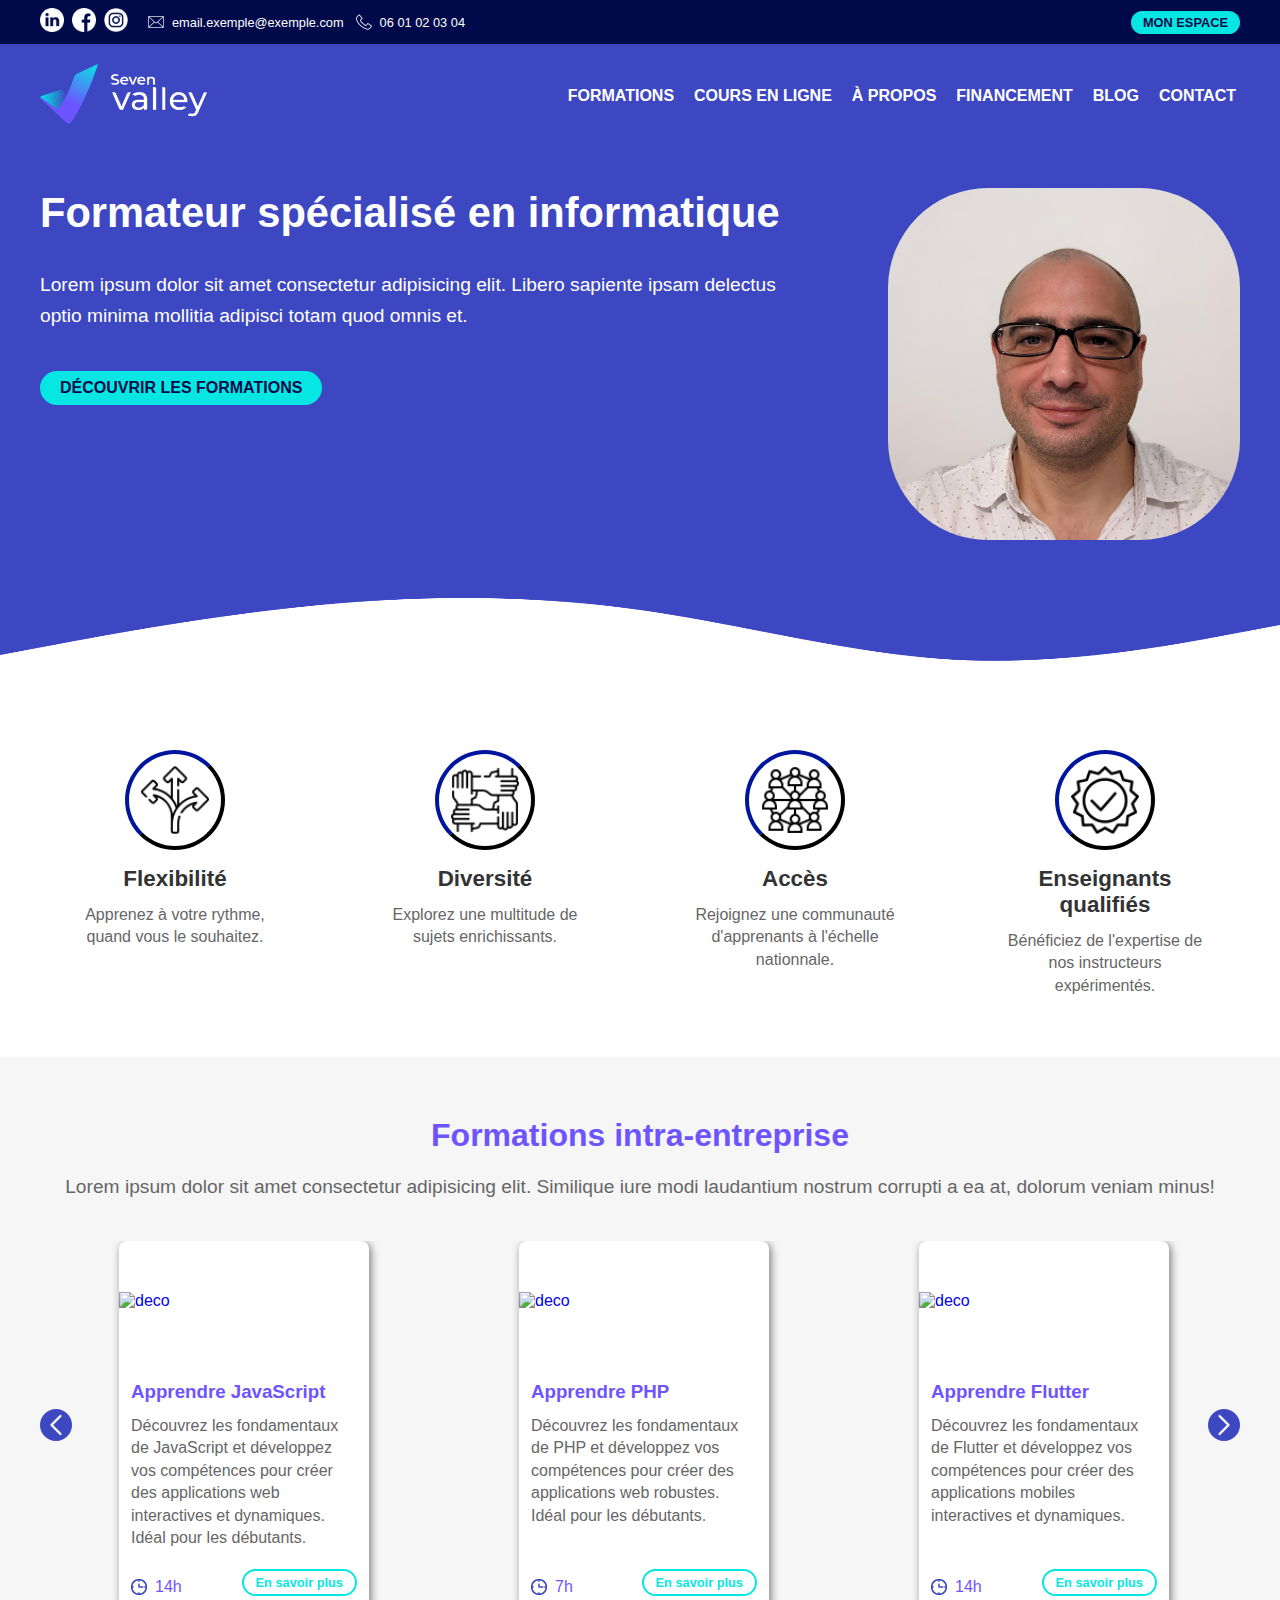
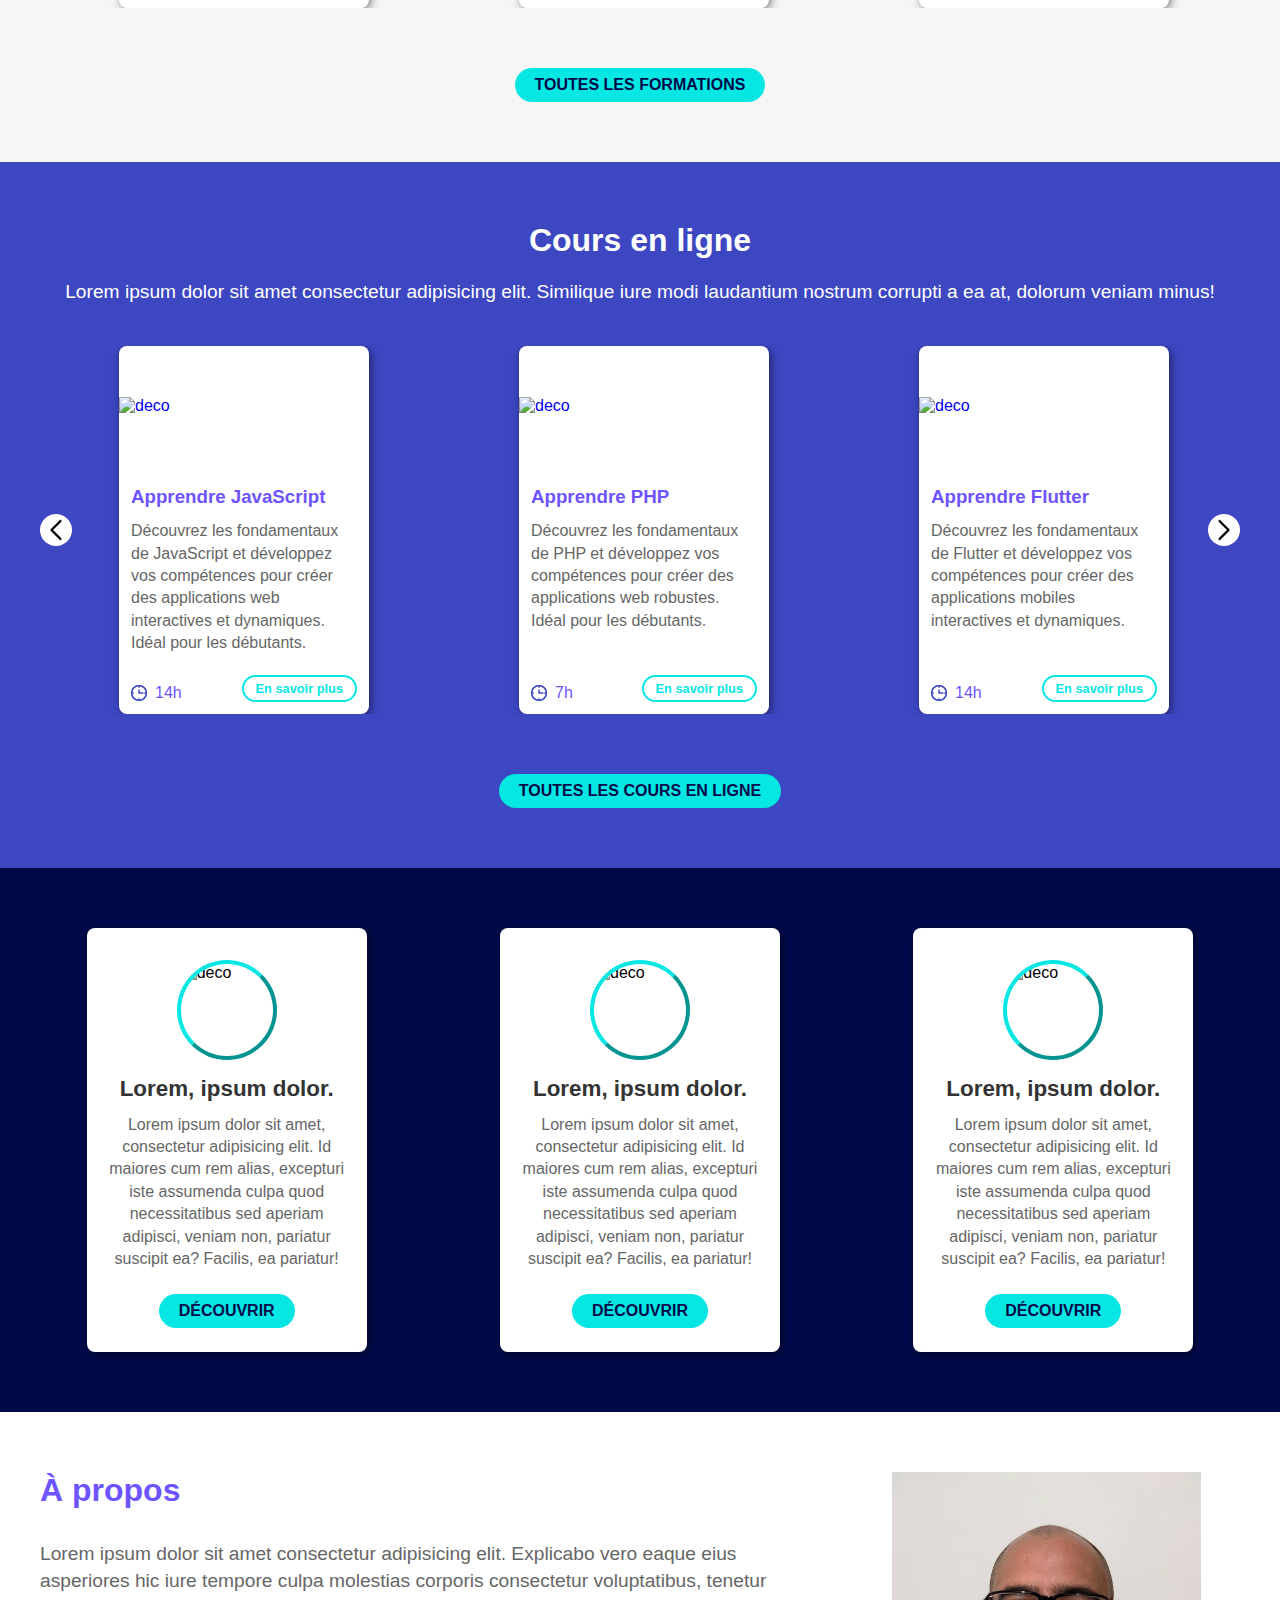
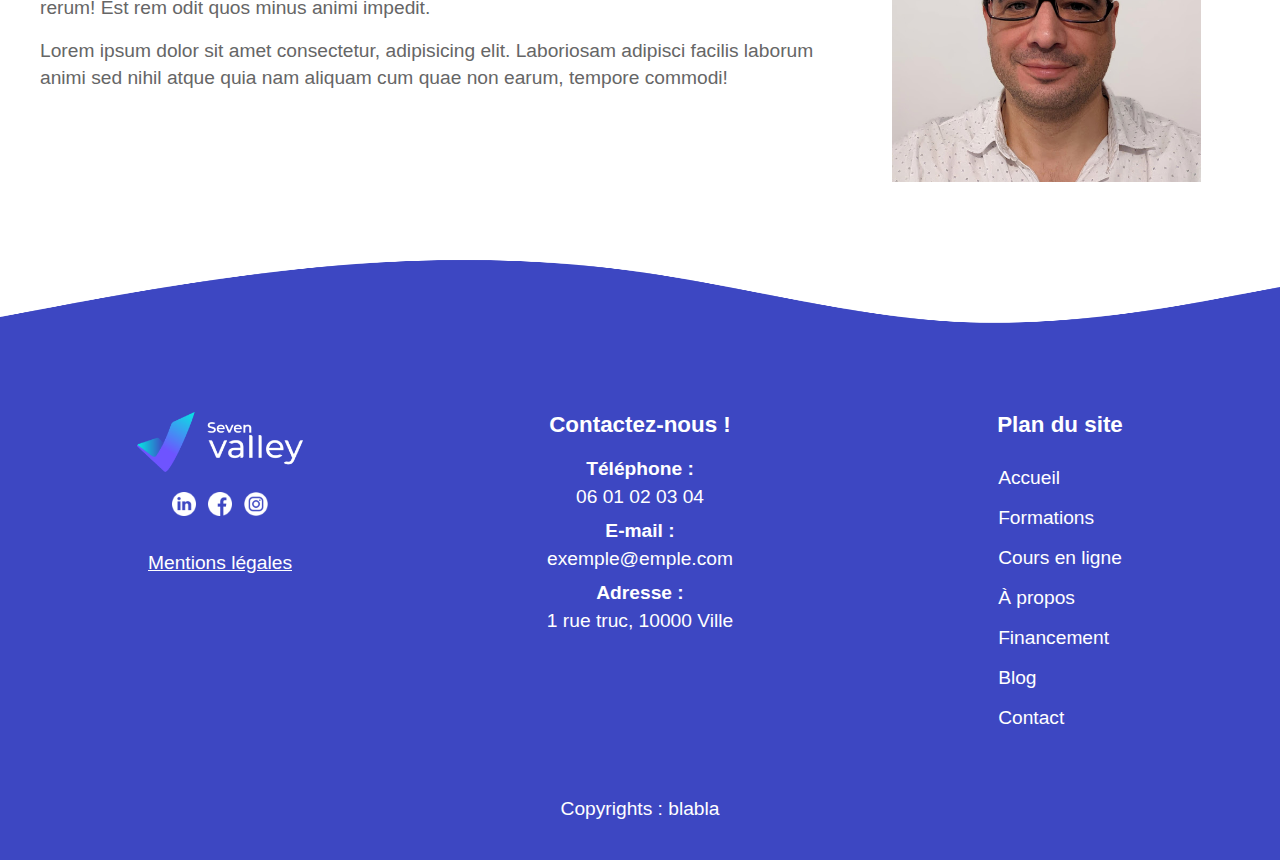
==== commit 2fe75bd2: "remplacement photo & video de démo" ====
--- a/index.html
+++ b/index.html
@@ -212,7 +212,7 @@
 							</div>
 
 							<div class="hero--image--container">
-								<img src="./public/images/portrait.webp" alt="deco" />
+								<img src="./public/images/jeff.jpg" alt="deco" />
 							</div>
 						</div>
 					</div>
@@ -765,7 +765,7 @@
 					</div>
 
 					<div class="about--image">
-						<img src="./public/images/portrait.webp" alt="deco" />
+						<img src="./public/images/jeff.jpg" alt="deco" />
 					</div>
 				</div>
 			</section>
